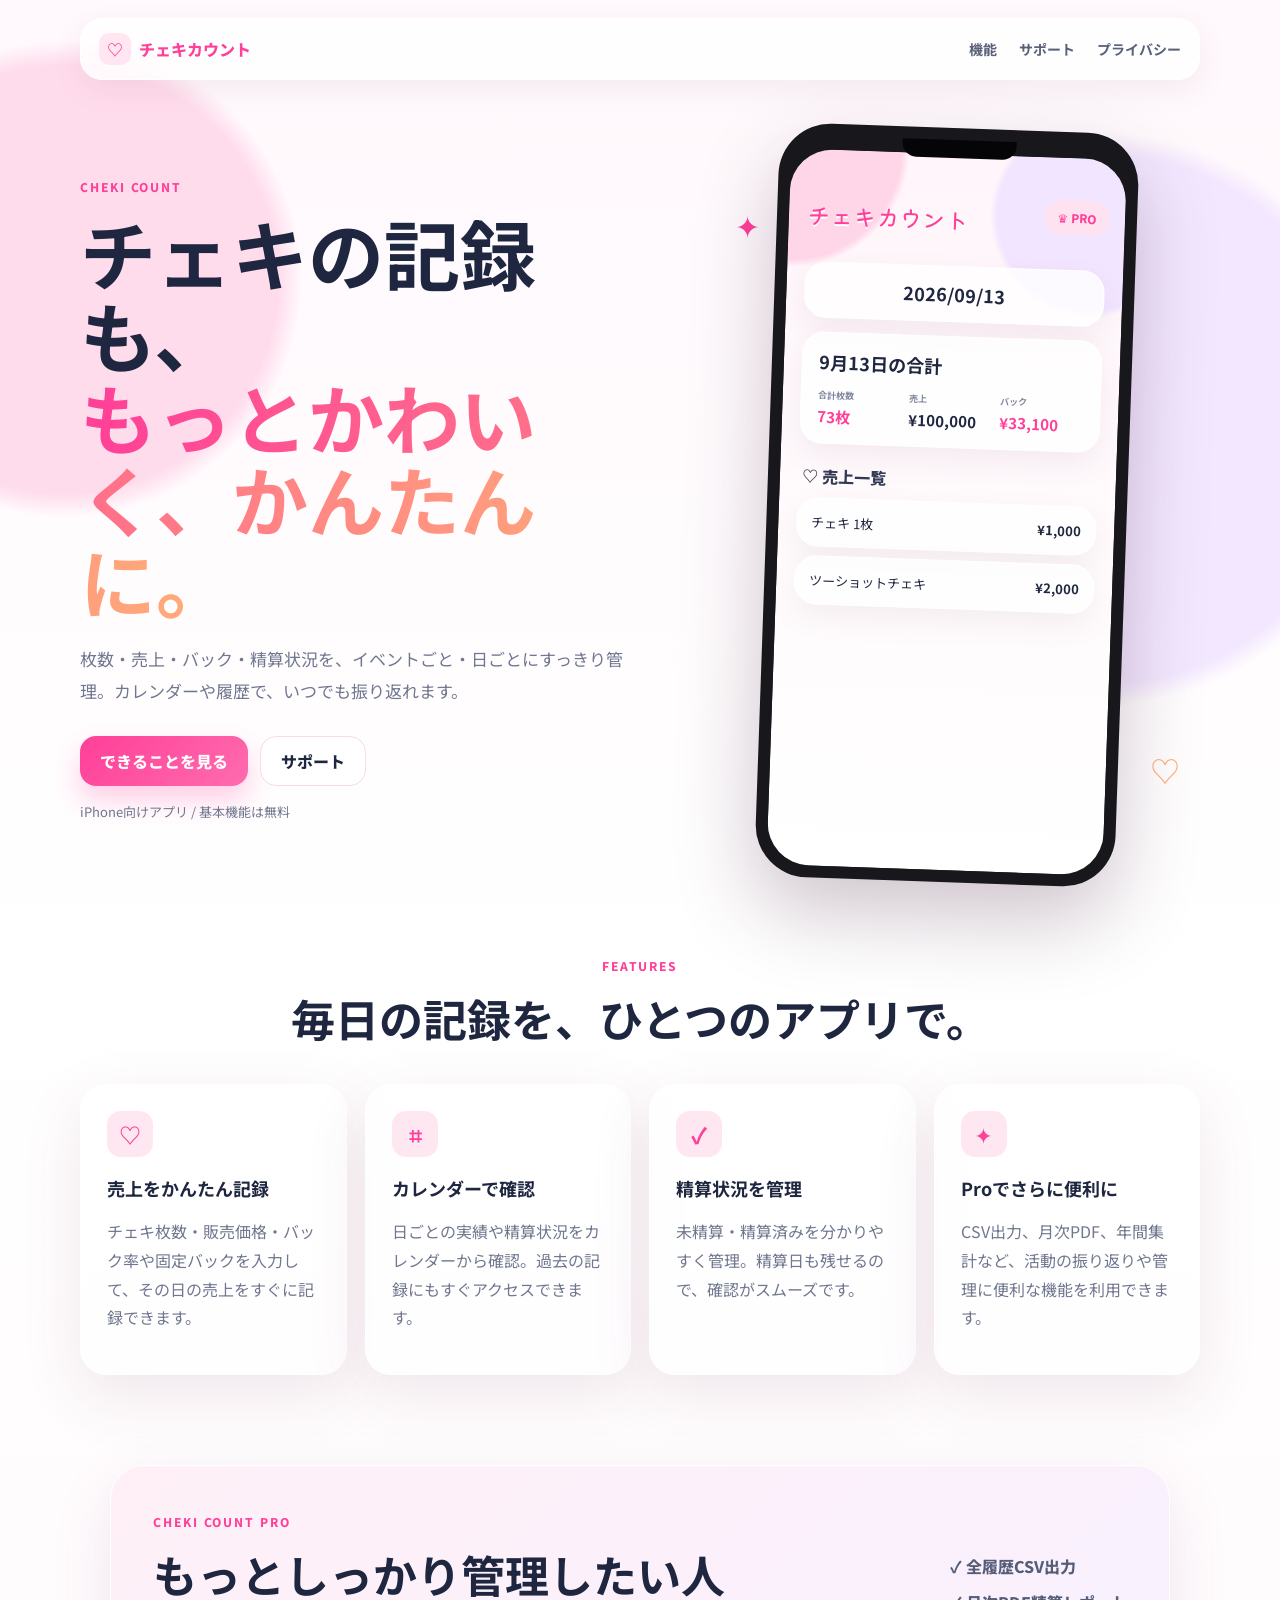
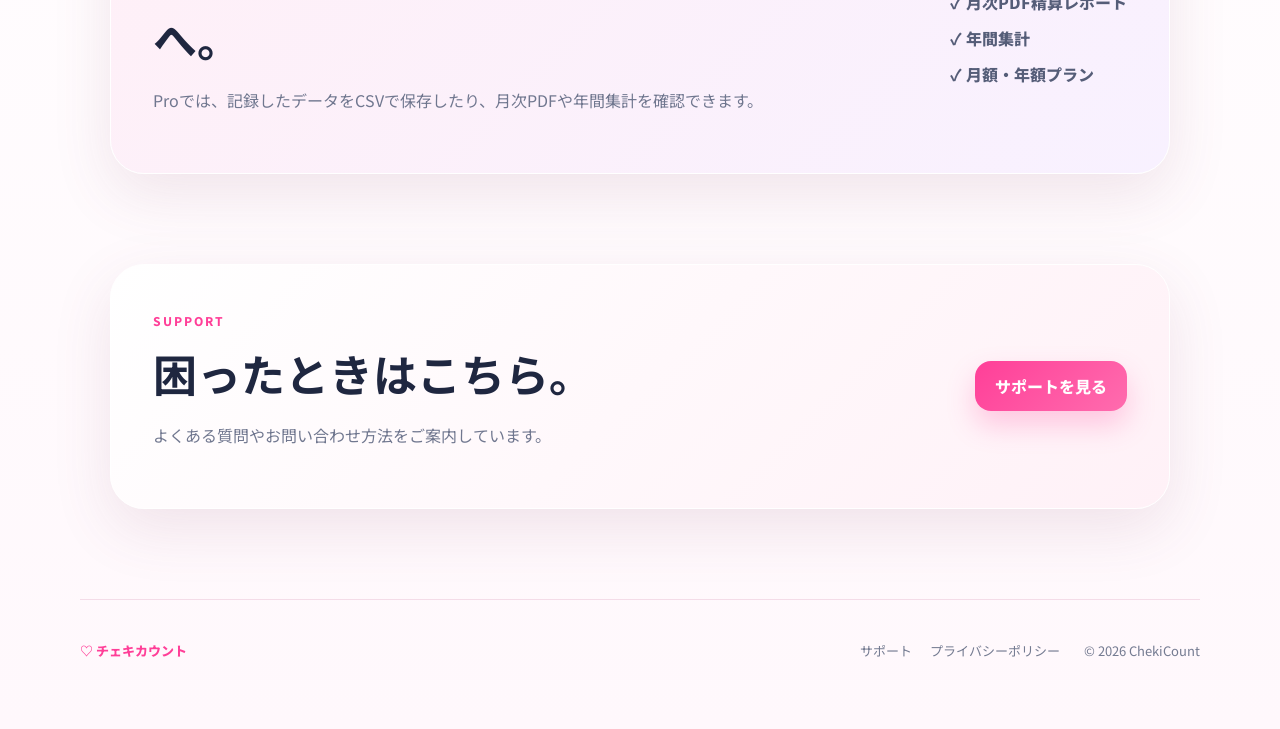
==== index.html @ c149fbc1 "Add files via upload" ====
<!doctype html>
<html lang="ja">
<head>
  <meta charset="utf-8">
  <meta name="viewport" content="width=device-width,initial-scale=1">
  <meta name="description" content="チェキカウント公式サイト。チェキの枚数・売上・バック・精算状況をかんたんに管理。">
  <meta name="theme-color" content="#fff3f8">
  <title>チェキカウント | 公式サイト</title>
  <link rel="stylesheet" href="style.css">
</head>
<body>
  <header class="site-header">
    <a class="brand" href="index.html" aria-label="チェキカウント ホーム"><span class="brand-mark">♡</span><span>チェキカウント</span></a>
    <nav><a href="#features">機能</a><a href="support.html">サポート</a><a href="privacy.html">プライバシー</a></nav>
  </header>

  <main>
    <section class="hero">
      <div class="hero-copy">
        <span class="eyebrow">CHEKI COUNT</span>
        <h1>チェキの記録も、<br><span>もっとかわいく、かんたんに。</span></h1>
        <p>枚数・売上・バック・精算状況を、イベントごと・日ごとにすっきり管理。カレンダーや履歴で、いつでも振り返れます。</p>
        <div class="hero-actions"><a class="button primary" href="#features">できることを見る</a><a class="button ghost" href="support.html">サポート</a></div>
        <p class="note">iPhone向けアプリ / 基本機能は無料</p>
      </div>

      <div class="phone-wrap" aria-hidden="true">
        <div class="spark s1">✦</div><div class="spark s2">♡</div>
        <div class="phone"><div class="phone-top"></div><div class="screen">
          <div class="mini-logo">チェキカウント</div><div class="pro-pill">♛ PRO</div>
          <div class="date-card">2026/09/13</div>
          <div class="summary-card"><strong>9月13日の合計</strong><div class="metrics"><div><span>合計枚数</span><b>73枚</b></div><div><span>売上</span><b>¥100,000</b></div><div><span>バック</span><b>¥33,100</b></div></div></div>
          <div class="sale-title">♡ 売上一覧</div>
          <div class="sale-row"><span>チェキ 1枚</span><b>¥1,000</b></div>
          <div class="sale-row"><span>ツーショットチェキ</span><b>¥2,000</b></div>
        </div></div>
      </div>
    </section>

    <section id="features" class="section">
      <div class="section-head"><span class="eyebrow">FEATURES</span><h2>毎日の記録を、ひとつのアプリで。</h2></div>
      <div class="feature-grid">
        <article class="card"><div class="icon">♡</div><h3>売上をかんたん記録</h3><p>チェキ枚数・販売価格・バック率や固定バックを入力して、その日の売上をすぐに記録できます。</p></article>
        <article class="card"><div class="icon">⌗</div><h3>カレンダーで確認</h3><p>日ごとの実績や精算状況をカレンダーから確認。過去の記録にもすぐアクセスできます。</p></article>
        <article class="card"><div class="icon">✓</div><h3>精算状況を管理</h3><p>未精算・精算済みを分かりやすく管理。精算日も残せるので、確認がスムーズです。</p></article>
        <article class="card"><div class="icon">✦</div><h3>Proでさらに便利に</h3><p>CSV出力、月次PDF、年間集計など、活動の振り返りや管理に便利な機能を利用できます。</p></article>
      </div>
    </section>

    <section class="pro-section"><div><span class="eyebrow">CHEKI COUNT PRO</span><h2>もっとしっかり管理したい人へ。</h2><p>Proでは、記録したデータをCSVで保存したり、月次PDFや年間集計を確認できます。</p></div><div class="pro-list"><span>✓ 全履歴CSV出力</span><span>✓ 月次PDF精算レポート</span><span>✓ 年間集計</span><span>✓ 月額・年額プラン</span></div></section>

    <section class="support-cta"><div><span class="eyebrow">SUPPORT</span><h2>困ったときはこちら。</h2><p>よくある質問やお問い合わせ方法をご案内しています。</p></div><a class="button primary" href="support.html">サポートを見る</a></section>
  </main>

  <footer><div class="footer-brand">♡ チェキカウント</div><div class="footer-links"><a href="support.html">サポート</a><a href="privacy.html">プライバシーポリシー</a></div><p>© 2026 ChekiCount</p></footer>
</body>
</html>
---- style.css ----
@import url('https://fonts.googleapis.com/css2?family=Kiwi+Maru:wght@400;500&family=Noto+Sans+JP:wght@400;500;700;800&display=swap');
:root{--bg:#fff9fc;--card:#ffffffcc;--ink:#1f2740;--muted:#70778f;--pink:#ff3f98;--peach:#ffaf78;--line:#f4dce8;--shadow:0 20px 60px rgba(128,63,95,.12)}
*{box-sizing:border-box}html{scroll-behavior:smooth}body{margin:0;font-family:"Noto Sans JP",system-ui,-apple-system,sans-serif;color:var(--ink);background:radial-gradient(circle at 5% 12%,#ffdcec 0 9%,transparent 10%),radial-gradient(circle at 86% 18%,#f3e7ff 0 12%,transparent 13%),linear-gradient(180deg,#fff8fc 0%,#fff 42%,#fff8fc 100%);min-height:100vh}a{color:inherit;text-decoration:none}
.site-header{width:min(1120px,calc(100% - 32px));margin:18px auto 0;display:flex;align-items:center;justify-content:space-between;padding:14px 18px;background:#ffffffc9;backdrop-filter:blur(18px);border:1px solid #fff;border-radius:22px;box-shadow:0 10px 30px rgba(128,63,95,.08);position:sticky;top:12px;z-index:10}.brand{display:flex;align-items:center;gap:8px;font-weight:800;color:var(--pink)}.brand-mark{display:grid;place-items:center;width:32px;height:32px;border-radius:10px;background:#ffe6f1}nav{display:flex;gap:22px;font-size:14px;font-weight:700;color:#596078}nav a:hover,nav a[aria-current="page"]{color:var(--pink)}
.hero{width:min(1120px,calc(100% - 32px));margin:48px auto 70px;display:grid;grid-template-columns:1.05fr .95fr;align-items:center;gap:56px}.eyebrow{font-size:12px;letter-spacing:.16em;font-weight:800;color:var(--pink)}.hero h1,.page-hero h1{font-size:clamp(42px,6vw,76px);line-height:1.08;margin:14px 0 22px}.hero h1 span{background:linear-gradient(90deg,var(--pink),var(--peach));-webkit-background-clip:text;color:transparent}.hero p{font-size:17px;line-height:1.9;color:var(--muted);max-width:650px}.hero-actions{display:flex;gap:12px;margin-top:28px;flex-wrap:wrap}.button{display:inline-flex;align-items:center;justify-content:center;min-height:50px;padding:0 20px;border-radius:16px;font-weight:800}.button.primary{background:linear-gradient(135deg,var(--pink),#ff6cae);color:#fff;box-shadow:0 14px 28px rgba(255,63,152,.25)}.button.ghost{background:#fff;border:1px solid var(--line)}.note{font-size:13px!important;margin-top:14px!important}
.phone-wrap{position:relative;display:grid;place-items:center}.phone{width:min(360px,90%);aspect-ratio:9/18.5;padding:12px;border-radius:52px;background:#17171c;box-shadow:0 34px 80px rgba(64,28,54,.25);transform:rotate(2deg)}.phone-top{height:18px;width:34%;background:#050507;border-radius:0 0 14px 14px;margin:0 auto -4px;position:relative;z-index:2}.screen{height:100%;border-radius:42px;padding:48px 18px 20px;background:radial-gradient(circle at 0 0,#ffd6e8 0 14%,transparent 15%),radial-gradient(circle at 90% 8%,#f2e5ff 0 13%,transparent 14%),linear-gradient(#fff5fa,#fff);overflow:hidden;position:relative}.mini-logo{font-family:"Kiwi Maru",serif;font-size:23px;font-weight:500;color:var(--pink);text-shadow:0 2px #fff;display:inline-block}.pro-pill{position:absolute;right:16px;top:42px;background:#ffe2f0;color:var(--pink);padding:9px 13px;border-radius:18px;font-weight:800;font-size:12px}.date-card,.summary-card,.sale-row{background:#ffffffcf;border:1px solid #fff;border-radius:22px;box-shadow:0 12px 30px rgba(114,62,94,.08)}.date-card{margin-top:30px;padding:14px;text-align:center;font-size:18px;font-weight:700}.summary-card{margin-top:14px;padding:16px}.summary-card>strong{font-size:18px}.metrics{display:grid;grid-template-columns:repeat(3,1fr);gap:8px;margin-top:14px}.metrics span{display:block;color:#8288a0;font-size:9px;font-weight:700}.metrics b{display:block;margin-top:4px;font-size:15px}.metrics div:first-child b,.metrics div:last-child b{color:var(--pink)}.sale-title{font-weight:800;margin:20px 4px 10px;color:#333b54}.sale-row{display:flex;justify-content:space-between;padding:14px;margin-top:9px;font-size:13px}.spark{position:absolute;color:var(--pink);font-size:30px}.s1{top:10%;left:8%}.s2{bottom:12%;right:4%;color:var(--peach)}
.section{width:min(1120px,calc(100% - 32px));margin:0 auto 90px}.section-head{text-align:center;margin-bottom:34px}.section-head h2,.pro-section h2,.support-cta h2{font-size:clamp(28px,4vw,44px);margin:10px 0}.feature-grid{display:grid;grid-template-columns:repeat(4,1fr);gap:18px}.card,.small-card,.policy,.faq details{background:var(--card);border:1px solid #fff;border-radius:26px;box-shadow:var(--shadow)}.card{padding:26px}.icon{width:46px;height:46px;border-radius:14px;display:grid;place-items:center;background:#ffe7f2;color:var(--pink);font-size:22px;font-weight:800}.card h3{margin:18px 0 10px;font-size:18px}.card p,.pro-section p,.support-cta p,.small-card p,.policy p,.faq p{color:var(--muted);line-height:1.8}
.pro-section,.support-cta{width:min(1060px,calc(100% - 32px));margin:0 auto 90px;border-radius:34px;padding:42px;display:flex;justify-content:space-between;align-items:center;gap:34px;background:linear-gradient(135deg,#fff0f7,#f8f1ff);border:1px solid #fff;box-shadow:var(--shadow)}.pro-section>div:first-child{max-width:620px}.pro-list{display:grid;gap:12px;font-weight:800;color:#555d78}.support-cta{background:linear-gradient(135deg,#fff,#fff1f7)}
.subpage{width:min(900px,calc(100% - 32px));margin:54px auto 90px}.page-hero{text-align:center;margin-bottom:36px}.page-hero h1{font-size:clamp(40px,6vw,64px);margin-bottom:12px}.page-hero p{color:var(--muted)}.faq{display:grid;gap:14px}.faq details{padding:22px 24px}.faq summary{font-weight:800;cursor:pointer}.small-card{padding:28px;margin-top:24px}.policy{padding:34px}.policy h2{margin-top:28px;font-size:20px}.policy h2:first-child{margin-top:0}.text-link{color:var(--pink);font-weight:700;text-decoration:underline}
footer{width:min(1120px,calc(100% - 32px));margin:0 auto 28px;border-top:1px solid var(--line);padding:28px 0;display:flex;align-items:center;gap:24px;flex-wrap:wrap;color:#747b91;font-size:13px}.footer-brand{font-weight:800;color:var(--pink)}.footer-links{display:flex;gap:18px;margin-left:auto}
@media(max-width:860px){.hero{grid-template-columns:1fr;text-align:center}.hero p{margin-left:auto;margin-right:auto}.hero-actions{justify-content:center}.phone-wrap{margin-top:12px}.feature-grid{grid-template-columns:1fr 1fr}.pro-section,.support-cta{flex-direction:column;align-items:flex-start}}
@media(max-width:560px){nav{gap:12px;font-size:12px}.site-header{padding:12px}.brand span:last-child{display:none}.hero{margin-top:34px;gap:28px}.hero h1{font-size:40px}.feature-grid{grid-template-columns:1fr}.card{padding:22px}.pro-section,.support-cta{padding:28px}.footer-links{margin-left:0;width:100%}}
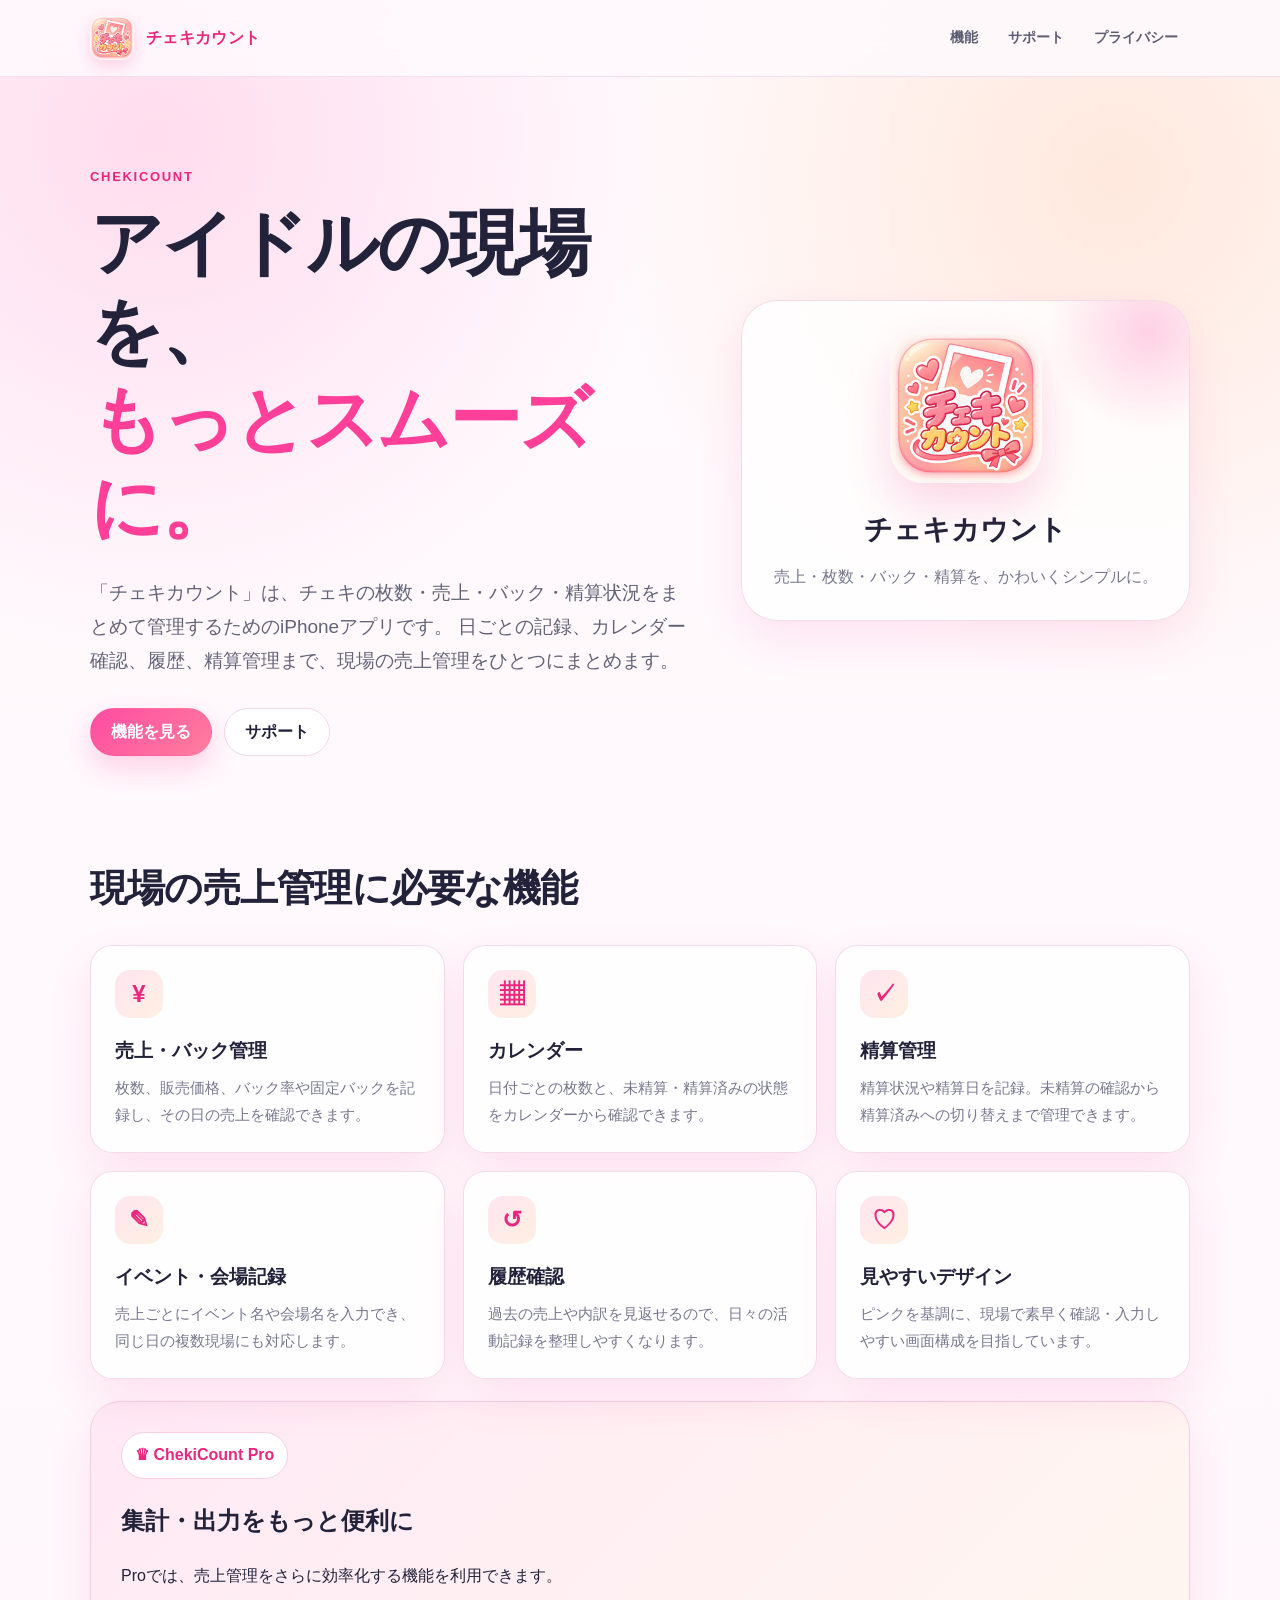
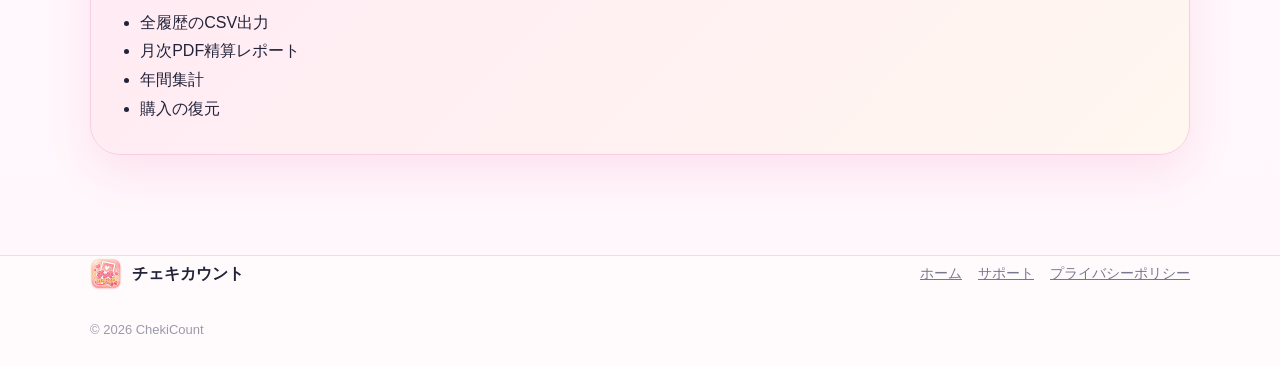
==== commit 432e968f: "Add files via upload" ====
--- a/index.html
+++ b/index.html
@@ -1,57 +1,121 @@
 <!doctype html>
 <html lang="ja">
 <head>
+
   <meta charset="utf-8">
-  <meta name="viewport" content="width=device-width,initial-scale=1">
-  <meta name="description" content="チェキカウント公式サイト。チェキの枚数・売上・バック・精算状況をかんたんに管理。">
-  <meta name="theme-color" content="#fff3f8">
-  <title>チェキカウント | 公式サイト</title>
+  <meta name="viewport" content="width=device-width, initial-scale=1">
+  <meta name="theme-color" content="#fff8fb">
+  <link rel="icon" type="image/png" sizes="32x32" href="favicon-32.png">
+  <link rel="apple-touch-icon" href="apple-touch-icon.png">
   <link rel="stylesheet" href="style.css">
+
+  <title>チェキカウント | アイドル活動の売上・精算管理</title>
+  <meta name="description" content="チェキの枚数、売上、バック、精算状況をシンプルに記録・管理できるiPhoneアプリ「チェキカウント」の公式サイトです。">
 </head>
 <body>
-  <header class="site-header">
-    <a class="brand" href="index.html" aria-label="チェキカウント ホーム"><span class="brand-mark">♡</span><span>チェキカウント</span></a>
-    <nav><a href="#features">機能</a><a href="support.html">サポート</a><a href="privacy.html">プライバシー</a></nav>
-  </header>
+<header class="site-header">
+  <div class="header-inner">
+    <a class="brand" href="index.html">
+      <img class="brand-icon" src="chekicount-app-icon.png" alt="チェキカウントのアプリアイコン">
+      <span>チェキカウント</span>
+    </a>
+    <nav class="nav" aria-label="メインナビゲーション">
+      <a href="index.html#features">機能</a>
+      <a href="support.html">サポート</a>
+      <a href="privacy.html">プライバシー</a>
+    </nav>
+  </div>
+</header>
 
-  <main>
-    <section class="hero">
-      <div class="hero-copy">
-        <span class="eyebrow">CHEKI COUNT</span>
-        <h1>チェキの記録も、<br><span>もっとかわいく、かんたんに。</span></h1>
-        <p>枚数・売上・バック・精算状況を、イベントごと・日ごとにすっきり管理。カレンダーや履歴で、いつでも振り返れます。</p>
-        <div class="hero-actions"><a class="button primary" href="#features">できることを見る</a><a class="button ghost" href="support.html">サポート</a></div>
-        <p class="note">iPhone向けアプリ / 基本機能は無料</p>
+<main>
+  <section class="hero">
+    <div>
+      <div class="eyebrow">ChekiCount</div>
+      <h1>アイドルの現場を、<br><span class="accent">もっとスムーズに。</span></h1>
+      <p class="hero-copy">
+        「チェキカウント」は、チェキの枚数・売上・バック・精算状況をまとめて管理するためのiPhoneアプリです。
+        日ごとの記録、カレンダー確認、履歴、精算管理まで、現場の売上管理をひとつにまとめます。
+      </p>
+      <div class="hero-actions">
+        <a class="button primary" href="#features">機能を見る</a>
+        <a class="button" href="support.html">サポート</a>
       </div>
+    </div>
 
-      <div class="phone-wrap" aria-hidden="true">
-        <div class="spark s1">✦</div><div class="spark s2">♡</div>
-        <div class="phone"><div class="phone-top"></div><div class="screen">
-          <div class="mini-logo">チェキカウント</div><div class="pro-pill">♛ PRO</div>
-          <div class="date-card">2026/09/13</div>
-          <div class="summary-card"><strong>9月13日の合計</strong><div class="metrics"><div><span>合計枚数</span><b>73枚</b></div><div><span>売上</span><b>¥100,000</b></div><div><span>バック</span><b>¥33,100</b></div></div></div>
-          <div class="sale-title">♡ 売上一覧</div>
-          <div class="sale-row"><span>チェキ 1枚</span><b>¥1,000</b></div>
-          <div class="sale-row"><span>ツーショットチェキ</span><b>¥2,000</b></div>
-        </div></div>
-      </div>
-    </section>
+    <div class="hero-card">
+      <img class="app-icon-large" src="chekicount-app-icon.png" alt="チェキカウント アプリアイコン">
+      <h2>チェキカウント</h2>
+      <p>売上・枚数・バック・精算を、かわいくシンプルに。</p>
+    </div>
+  </section>
 
-    <section id="features" class="section">
-      <div class="section-head"><span class="eyebrow">FEATURES</span><h2>毎日の記録を、ひとつのアプリで。</h2></div>
-      <div class="feature-grid">
-        <article class="card"><div class="icon">♡</div><h3>売上をかんたん記録</h3><p>チェキ枚数・販売価格・バック率や固定バックを入力して、その日の売上をすぐに記録できます。</p></article>
-        <article class="card"><div class="icon">⌗</div><h3>カレンダーで確認</h3><p>日ごとの実績や精算状況をカレンダーから確認。過去の記録にもすぐアクセスできます。</p></article>
-        <article class="card"><div class="icon">✓</div><h3>精算状況を管理</h3><p>未精算・精算済みを分かりやすく管理。精算日も残せるので、確認がスムーズです。</p></article>
-        <article class="card"><div class="icon">✦</div><h3>Proでさらに便利に</h3><p>CSV出力、月次PDF、年間集計など、活動の振り返りや管理に便利な機能を利用できます。</p></article>
-      </div>
-    </section>
+  <section class="section" id="features">
+    <h2 class="section-title">現場の売上管理に必要な機能</h2>
+    <div class="grid">
+      <article class="card">
+        <div class="card-icon">¥</div>
+        <h3>売上・バック管理</h3>
+        <p>枚数、販売価格、バック率や固定バックを記録し、その日の売上を確認できます。</p>
+      </article>
 
-    <section class="pro-section"><div><span class="eyebrow">CHEKI COUNT PRO</span><h2>もっとしっかり管理したい人へ。</h2><p>Proでは、記録したデータをCSVで保存したり、月次PDFや年間集計を確認できます。</p></div><div class="pro-list"><span>✓ 全履歴CSV出力</span><span>✓ 月次PDF精算レポート</span><span>✓ 年間集計</span><span>✓ 月額・年額プラン</span></div></section>
+      <article class="card">
+        <div class="card-icon">▦</div>
+        <h3>カレンダー</h3>
+        <p>日付ごとの枚数と、未精算・精算済みの状態をカレンダーから確認できます。</p>
+      </article>
 
-    <section class="support-cta"><div><span class="eyebrow">SUPPORT</span><h2>困ったときはこちら。</h2><p>よくある質問やお問い合わせ方法をご案内しています。</p></div><a class="button primary" href="support.html">サポートを見る</a></section>
-  </main>
+      <article class="card">
+        <div class="card-icon">✓</div>
+        <h3>精算管理</h3>
+        <p>精算状況や精算日を記録。未精算の確認から精算済みへの切り替えまで管理できます。</p>
+      </article>
 
-  <footer><div class="footer-brand">♡ チェキカウント</div><div class="footer-links"><a href="support.html">サポート</a><a href="privacy.html">プライバシーポリシー</a></div><p>© 2026 ChekiCount</p></footer>
+      <article class="card">
+        <div class="card-icon">✎</div>
+        <h3>イベント・会場記録</h3>
+        <p>売上ごとにイベント名や会場名を入力でき、同じ日の複数現場にも対応します。</p>
+      </article>
+
+      <article class="card">
+        <div class="card-icon">↺</div>
+        <h3>履歴確認</h3>
+        <p>過去の売上や内訳を見返せるので、日々の活動記録を整理しやすくなります。</p>
+      </article>
+
+      <article class="card">
+        <div class="card-icon">♡</div>
+        <h3>見やすいデザイン</h3>
+        <p>ピンクを基調に、現場で素早く確認・入力しやすい画面構成を目指しています。</p>
+      </article>
+    </div>
+
+    <div class="pro-panel">
+      <span class="pro-badge">♛ ChekiCount Pro</span>
+      <h2>集計・出力をもっと便利に</h2>
+      <p>Proでは、売上管理をさらに効率化する機能を利用できます。</p>
+      <ul class="pro-list">
+        <li>全履歴のCSV出力</li>
+        <li>月次PDF精算レポート</li>
+        <li>年間集計</li>
+        <li>購入の復元</li>
+      </ul>
+    </div>
+  </section>
+</main>
+
+<footer class="site-footer">
+  <div class="footer-inner">
+    <div class="footer-brand">
+      <img class="footer-icon" src="chekicount-app-icon.png" alt="">
+      <span>チェキカウント</span>
+    </div>
+    <div class="footer-links">
+      <a href="index.html">ホーム</a>
+      <a href="support.html">サポート</a>
+      <a href="privacy.html">プライバシーポリシー</a>
+    </div>
+    <div class="copyright">© 2026 ChekiCount</div>
+  </div>
+</footer>
 </body>
 </html>
--- a/style.css
+++ b/style.css
@@ -1,12 +1,458 @@
-@import url('https://fonts.googleapis.com/css2?family=Kiwi+Maru:wght@400;500&family=Noto+Sans+JP:wght@400;500;700;800&display=swap');
-:root{--bg:#fff9fc;--card:#ffffffcc;--ink:#1f2740;--muted:#70778f;--pink:#ff3f98;--peach:#ffaf78;--line:#f4dce8;--shadow:0 20px 60px rgba(128,63,95,.12)}
-*{box-sizing:border-box}html{scroll-behavior:smooth}body{margin:0;font-family:"Noto Sans JP",system-ui,-apple-system,sans-serif;color:var(--ink);background:radial-gradient(circle at 5% 12%,#ffdcec 0 9%,transparent 10%),radial-gradient(circle at 86% 18%,#f3e7ff 0 12%,transparent 13%),linear-gradient(180deg,#fff8fc 0%,#fff 42%,#fff8fc 100%);min-height:100vh}a{color:inherit;text-decoration:none}
-.site-header{width:min(1120px,calc(100% - 32px));margin:18px auto 0;display:flex;align-items:center;justify-content:space-between;padding:14px 18px;background:#ffffffc9;backdrop-filter:blur(18px);border:1px solid #fff;border-radius:22px;box-shadow:0 10px 30px rgba(128,63,95,.08);position:sticky;top:12px;z-index:10}.brand{display:flex;align-items:center;gap:8px;font-weight:800;color:var(--pink)}.brand-mark{display:grid;place-items:center;width:32px;height:32px;border-radius:10px;background:#ffe6f1}nav{display:flex;gap:22px;font-size:14px;font-weight:700;color:#596078}nav a:hover,nav a[aria-current="page"]{color:var(--pink)}
-.hero{width:min(1120px,calc(100% - 32px));margin:48px auto 70px;display:grid;grid-template-columns:1.05fr .95fr;align-items:center;gap:56px}.eyebrow{font-size:12px;letter-spacing:.16em;font-weight:800;color:var(--pink)}.hero h1,.page-hero h1{font-size:clamp(42px,6vw,76px);line-height:1.08;margin:14px 0 22px}.hero h1 span{background:linear-gradient(90deg,var(--pink),var(--peach));-webkit-background-clip:text;color:transparent}.hero p{font-size:17px;line-height:1.9;color:var(--muted);max-width:650px}.hero-actions{display:flex;gap:12px;margin-top:28px;flex-wrap:wrap}.button{display:inline-flex;align-items:center;justify-content:center;min-height:50px;padding:0 20px;border-radius:16px;font-weight:800}.button.primary{background:linear-gradient(135deg,var(--pink),#ff6cae);color:#fff;box-shadow:0 14px 28px rgba(255,63,152,.25)}.button.ghost{background:#fff;border:1px solid var(--line)}.note{font-size:13px!important;margin-top:14px!important}
-.phone-wrap{position:relative;display:grid;place-items:center}.phone{width:min(360px,90%);aspect-ratio:9/18.5;padding:12px;border-radius:52px;background:#17171c;box-shadow:0 34px 80px rgba(64,28,54,.25);transform:rotate(2deg)}.phone-top{height:18px;width:34%;background:#050507;border-radius:0 0 14px 14px;margin:0 auto -4px;position:relative;z-index:2}.screen{height:100%;border-radius:42px;padding:48px 18px 20px;background:radial-gradient(circle at 0 0,#ffd6e8 0 14%,transparent 15%),radial-gradient(circle at 90% 8%,#f2e5ff 0 13%,transparent 14%),linear-gradient(#fff5fa,#fff);overflow:hidden;position:relative}.mini-logo{font-family:"Kiwi Maru",serif;font-size:23px;font-weight:500;color:var(--pink);text-shadow:0 2px #fff;display:inline-block}.pro-pill{position:absolute;right:16px;top:42px;background:#ffe2f0;color:var(--pink);padding:9px 13px;border-radius:18px;font-weight:800;font-size:12px}.date-card,.summary-card,.sale-row{background:#ffffffcf;border:1px solid #fff;border-radius:22px;box-shadow:0 12px 30px rgba(114,62,94,.08)}.date-card{margin-top:30px;padding:14px;text-align:center;font-size:18px;font-weight:700}.summary-card{margin-top:14px;padding:16px}.summary-card>strong{font-size:18px}.metrics{display:grid;grid-template-columns:repeat(3,1fr);gap:8px;margin-top:14px}.metrics span{display:block;color:#8288a0;font-size:9px;font-weight:700}.metrics b{display:block;margin-top:4px;font-size:15px}.metrics div:first-child b,.metrics div:last-child b{color:var(--pink)}.sale-title{font-weight:800;margin:20px 4px 10px;color:#333b54}.sale-row{display:flex;justify-content:space-between;padding:14px;margin-top:9px;font-size:13px}.spark{position:absolute;color:var(--pink);font-size:30px}.s1{top:10%;left:8%}.s2{bottom:12%;right:4%;color:var(--peach)}
-.section{width:min(1120px,calc(100% - 32px));margin:0 auto 90px}.section-head{text-align:center;margin-bottom:34px}.section-head h2,.pro-section h2,.support-cta h2{font-size:clamp(28px,4vw,44px);margin:10px 0}.feature-grid{display:grid;grid-template-columns:repeat(4,1fr);gap:18px}.card,.small-card,.policy,.faq details{background:var(--card);border:1px solid #fff;border-radius:26px;box-shadow:var(--shadow)}.card{padding:26px}.icon{width:46px;height:46px;border-radius:14px;display:grid;place-items:center;background:#ffe7f2;color:var(--pink);font-size:22px;font-weight:800}.card h3{margin:18px 0 10px;font-size:18px}.card p,.pro-section p,.support-cta p,.small-card p,.policy p,.faq p{color:var(--muted);line-height:1.8}
-.pro-section,.support-cta{width:min(1060px,calc(100% - 32px));margin:0 auto 90px;border-radius:34px;padding:42px;display:flex;justify-content:space-between;align-items:center;gap:34px;background:linear-gradient(135deg,#fff0f7,#f8f1ff);border:1px solid #fff;box-shadow:var(--shadow)}.pro-section>div:first-child{max-width:620px}.pro-list{display:grid;gap:12px;font-weight:800;color:#555d78}.support-cta{background:linear-gradient(135deg,#fff,#fff1f7)}
-.subpage{width:min(900px,calc(100% - 32px));margin:54px auto 90px}.page-hero{text-align:center;margin-bottom:36px}.page-hero h1{font-size:clamp(40px,6vw,64px);margin-bottom:12px}.page-hero p{color:var(--muted)}.faq{display:grid;gap:14px}.faq details{padding:22px 24px}.faq summary{font-weight:800;cursor:pointer}.small-card{padding:28px;margin-top:24px}.policy{padding:34px}.policy h2{margin-top:28px;font-size:20px}.policy h2:first-child{margin-top:0}.text-link{color:var(--pink);font-weight:700;text-decoration:underline}
-footer{width:min(1120px,calc(100% - 32px));margin:0 auto 28px;border-top:1px solid var(--line);padding:28px 0;display:flex;align-items:center;gap:24px;flex-wrap:wrap;color:#747b91;font-size:13px}.footer-brand{font-weight:800;color:var(--pink)}.footer-links{display:flex;gap:18px;margin-left:auto}
-@media(max-width:860px){.hero{grid-template-columns:1fr;text-align:center}.hero p{margin-left:auto;margin-right:auto}.hero-actions{justify-content:center}.phone-wrap{margin-top:12px}.feature-grid{grid-template-columns:1fr 1fr}.pro-section,.support-cta{flex-direction:column;align-items:flex-start}}
-@media(max-width:560px){nav{gap:12px;font-size:12px}.site-header{padding:12px}.brand span:last-child{display:none}.hero{margin-top:34px;gap:28px}.hero h1{font-size:40px}.feature-grid{grid-template-columns:1fr}.card{padding:22px}.pro-section,.support-cta{padding:28px}.footer-links{margin-left:0;width:100%}}
+:root {
+  --bg: #fff8fb;
+  --card: rgba(255, 255, 255, 0.86);
+  --text: #22233a;
+  --muted: #77788f;
+  --pink: #ff3f98;
+  --pink-dark: #e9277f;
+  --pink-soft: #ffe3f0;
+  --peach: #ffb77c;
+  --line: #f4d8e6;
+  --shadow: 0 18px 45px rgba(233, 39, 127, 0.10);
+  --radius-xl: 30px;
+  --radius-lg: 22px;
+  --radius-md: 16px;
+}
+
+* {
+  box-sizing: border-box;
+}
+
+html {
+  scroll-behavior: smooth;
+}
+
+body {
+  margin: 0;
+  font-family: -apple-system, BlinkMacSystemFont, "Hiragino Sans", "Yu Gothic UI",
+    "Yu Gothic", "Noto Sans JP", sans-serif;
+  color: var(--text);
+  background:
+    radial-gradient(circle at 12% 7%, rgba(255, 196, 225, .55), transparent 24%),
+    radial-gradient(circle at 87% 9%, rgba(255, 214, 187, .48), transparent 24%),
+    linear-gradient(180deg, #fffafd 0%, #fff7fb 100%);
+  line-height: 1.8;
+}
+
+a {
+  color: inherit;
+}
+
+.site-header {
+  position: sticky;
+  top: 0;
+  z-index: 20;
+  backdrop-filter: blur(18px);
+  -webkit-backdrop-filter: blur(18px);
+  background: rgba(255, 250, 253, 0.86);
+  border-bottom: 1px solid rgba(244, 216, 230, .82);
+}
+
+.header-inner {
+  width: min(1100px, calc(100% - 32px));
+  margin: 0 auto;
+  min-height: 76px;
+  display: flex;
+  align-items: center;
+  justify-content: space-between;
+  gap: 24px;
+}
+
+.brand {
+  display: inline-flex;
+  align-items: center;
+  gap: 12px;
+  text-decoration: none;
+  font-weight: 800;
+  color: var(--pink-dark);
+  letter-spacing: .02em;
+  white-space: nowrap;
+}
+
+.brand-icon {
+  width: 44px;
+  height: 44px;
+  border-radius: 13px;
+  object-fit: cover;
+  box-shadow: 0 6px 16px rgba(233, 39, 127, 0.18);
+  flex: 0 0 auto;
+}
+
+.nav {
+  display: flex;
+  align-items: center;
+  gap: 6px;
+  flex-wrap: wrap;
+  justify-content: flex-end;
+}
+
+.nav a {
+  text-decoration: none;
+  color: #5d5e74;
+  font-size: 14px;
+  font-weight: 700;
+  padding: 9px 12px;
+  border-radius: 999px;
+}
+
+.nav a:hover,
+.nav a[aria-current="page"] {
+  color: var(--pink-dark);
+  background: var(--pink-soft);
+}
+
+main {
+  width: min(1100px, calc(100% - 32px));
+  margin: 0 auto;
+}
+
+.hero {
+  padding: 88px 0 64px;
+  display: grid;
+  grid-template-columns: 1.15fr .85fr;
+  gap: 44px;
+  align-items: center;
+}
+
+.eyebrow {
+  color: var(--pink-dark);
+  font-weight: 900;
+  letter-spacing: .13em;
+  font-size: 13px;
+  text-transform: uppercase;
+  margin-bottom: 12px;
+}
+
+.hero h1,
+.page-hero h1 {
+  margin: 0;
+  line-height: 1.22;
+  letter-spacing: -.03em;
+}
+
+.hero h1 {
+  font-size: clamp(40px, 7vw, 72px);
+}
+
+.accent {
+  color: var(--pink);
+}
+
+.hero-copy {
+  margin: 24px 0 0;
+  max-width: 660px;
+  color: #626378;
+  font-size: clamp(16px, 2.2vw, 19px);
+}
+
+.hero-actions {
+  margin-top: 30px;
+  display: flex;
+  gap: 12px;
+  flex-wrap: wrap;
+}
+
+.button {
+  display: inline-flex;
+  align-items: center;
+  justify-content: center;
+  min-height: 48px;
+  padding: 0 20px;
+  border-radius: 999px;
+  text-decoration: none;
+  font-weight: 800;
+  border: 1px solid var(--line);
+  background: #fff;
+}
+
+.button.primary {
+  color: white;
+  border-color: transparent;
+  background: linear-gradient(135deg, #ff4ca1, #ff7e9e);
+  box-shadow: 0 12px 28px rgba(255, 63, 152, .22);
+}
+
+.hero-card {
+  background: rgba(255,255,255,.78);
+  border: 1px solid rgba(244,216,230,.9);
+  border-radius: 36px;
+  padding: 28px;
+  box-shadow: var(--shadow);
+  position: relative;
+  overflow: hidden;
+}
+
+.hero-card::before {
+  content: "";
+  position: absolute;
+  width: 220px;
+  height: 220px;
+  right: -70px;
+  top: -80px;
+  background: radial-gradient(circle, rgba(255, 150, 198, .42), transparent 65%);
+}
+
+.app-icon-large {
+  width: 152px;
+  height: 152px;
+  object-fit: cover;
+  border-radius: 34px;
+  display: block;
+  margin: 2px auto 22px;
+  box-shadow: 0 22px 45px rgba(233,39,127,.18);
+  position: relative;
+}
+
+.hero-card h2 {
+  margin: 0;
+  text-align: center;
+  font-size: 28px;
+}
+
+.hero-card p {
+  margin: 8px 0 0;
+  text-align: center;
+  color: var(--muted);
+}
+
+.section {
+  padding: 34px 0 66px;
+}
+
+.section-title {
+  margin: 0 0 22px;
+  font-size: clamp(26px, 4vw, 38px);
+  letter-spacing: -.02em;
+}
+
+.grid {
+  display: grid;
+  grid-template-columns: repeat(3, 1fr);
+  gap: 18px;
+}
+
+.card {
+  padding: 24px;
+  border-radius: var(--radius-lg);
+  background: var(--card);
+  border: 1px solid rgba(244,216,230,.9);
+  box-shadow: var(--shadow);
+}
+
+.card-icon {
+  width: 48px;
+  height: 48px;
+  display: grid;
+  place-items: center;
+  border-radius: 15px;
+  margin-bottom: 16px;
+  background: linear-gradient(135deg, #ffe5f1, #fff0e1);
+  color: var(--pink-dark);
+  font-size: 24px;
+  font-weight: 900;
+}
+
+.card h3 {
+  margin: 0 0 6px;
+  font-size: 19px;
+}
+
+.card p {
+  margin: 0;
+  color: var(--muted);
+  font-size: 15px;
+}
+
+.pro-panel {
+  margin-top: 22px;
+  padding: 30px;
+  border-radius: var(--radius-xl);
+  background: linear-gradient(135deg, rgba(255,232,244,.92), rgba(255,247,239,.95));
+  border: 1px solid #f7cfe3;
+  box-shadow: var(--shadow);
+}
+
+.pro-badge {
+  display: inline-flex;
+  align-items: center;
+  gap: 8px;
+  padding: 8px 13px;
+  border-radius: 999px;
+  background: #fff;
+  color: var(--pink-dark);
+  font-weight: 900;
+  border: 1px solid #f7cfe3;
+}
+
+.pro-list {
+  margin: 18px 0 0;
+  padding-left: 1.2em;
+}
+
+.page-hero {
+  padding: 72px 0 34px;
+}
+
+.page-hero h1 {
+  font-size: clamp(38px, 6vw, 60px);
+}
+
+.page-hero p {
+  max-width: 700px;
+  color: var(--muted);
+  margin: 14px 0 0;
+}
+
+.content {
+  padding: 12px 0 68px;
+}
+
+.faq {
+  display: grid;
+  gap: 14px;
+}
+
+.faq-item,
+.policy-section,
+.contact-box {
+  background: var(--card);
+  border: 1px solid rgba(244,216,230,.9);
+  border-radius: var(--radius-lg);
+  box-shadow: var(--shadow);
+  padding: 24px;
+}
+
+.faq-item h2,
+.policy-section h2,
+.contact-box h2 {
+  margin: 0 0 8px;
+  font-size: 20px;
+}
+
+.faq-item p,
+.policy-section p,
+.contact-box p {
+  margin: 0;
+  color: #626378;
+}
+
+.mail-link {
+  display: inline-flex;
+  margin-top: 14px;
+  align-items: center;
+  gap: 8px;
+  text-decoration: none;
+  font-weight: 900;
+  color: var(--pink-dark);
+  overflow-wrap: anywhere;
+}
+
+.policy-stack {
+  display: grid;
+  gap: 14px;
+}
+
+.site-footer {
+  margin-top: 34px;
+  border-top: 1px solid var(--line);
+  background: rgba(255,255,255,.55);
+}
+
+.footer-inner {
+  width: min(1100px, calc(100% - 32px));
+  min-height: 110px;
+  margin: 0 auto;
+  display: flex;
+  align-items: center;
+  justify-content: space-between;
+  gap: 24px;
+  flex-wrap: wrap;
+}
+
+.footer-brand {
+  display: flex;
+  align-items: center;
+  gap: 10px;
+  font-weight: 800;
+}
+
+.footer-icon {
+  width: 32px;
+  height: 32px;
+  border-radius: 9px;
+}
+
+.footer-links {
+  display: flex;
+  gap: 16px;
+  flex-wrap: wrap;
+}
+
+.footer-links a {
+  color: var(--muted);
+  font-size: 14px;
+}
+
+.copyright {
+  color: #999aab;
+  font-size: 13px;
+  width: 100%;
+  padding-bottom: 22px;
+}
+
+@media (max-width: 820px) {
+  .header-inner {
+    padding: 10px 0;
+    align-items: flex-start;
+    flex-direction: column;
+    gap: 8px;
+  }
+
+  .nav {
+    justify-content: flex-start;
+  }
+
+  .hero {
+    grid-template-columns: 1fr;
+    padding-top: 58px;
+  }
+
+  .hero-card {
+    max-width: 520px;
+  }
+
+  .grid {
+    grid-template-columns: 1fr;
+  }
+}
+
+@media (max-width: 520px) {
+  main,
+  .header-inner,
+  .footer-inner {
+    width: min(100% - 22px, 1100px);
+  }
+
+  .brand-icon {
+    width: 40px;
+    height: 40px;
+    border-radius: 12px;
+  }
+
+  .nav a {
+    font-size: 13px;
+    padding: 7px 9px;
+  }
+
+  .hero {
+    padding-top: 44px;
+  }
+
+  .hero h1 {
+    font-size: 43px;
+  }
+
+  .hero-card {
+    padding: 22px;
+  }
+}
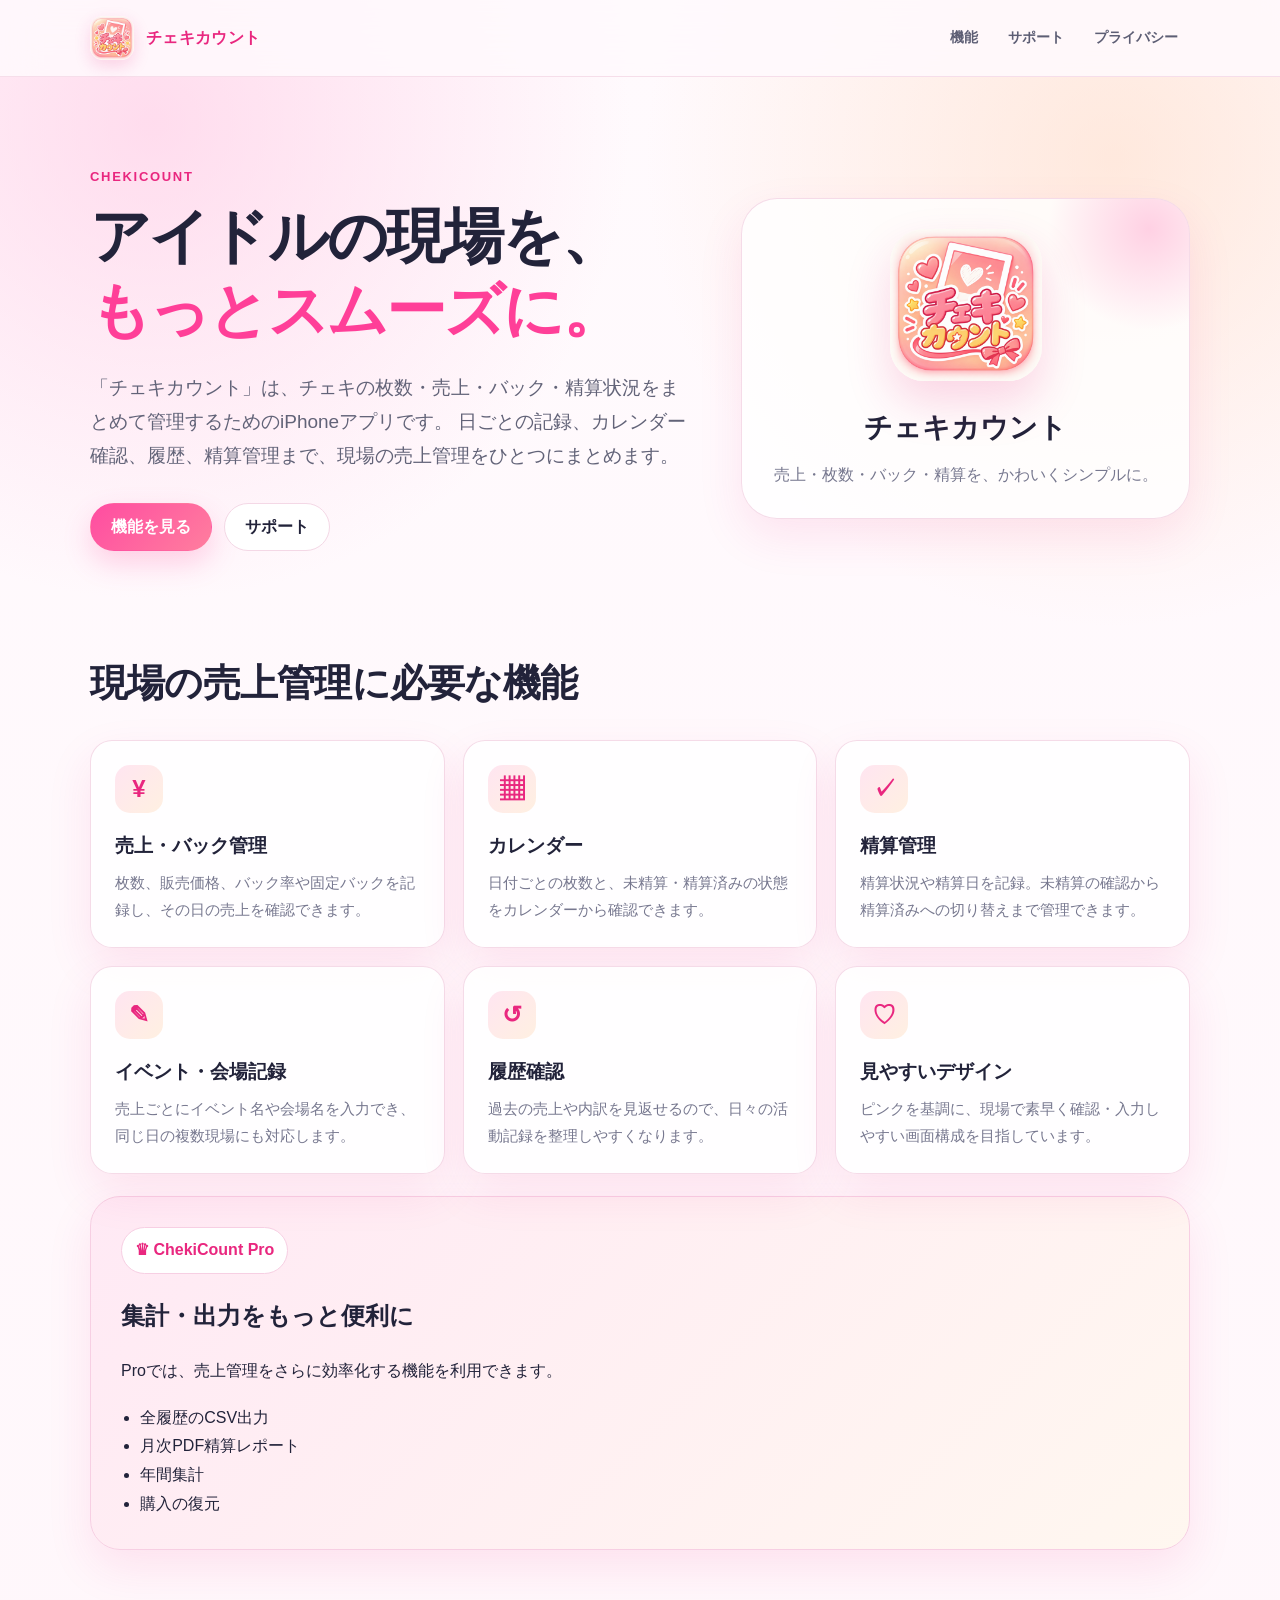
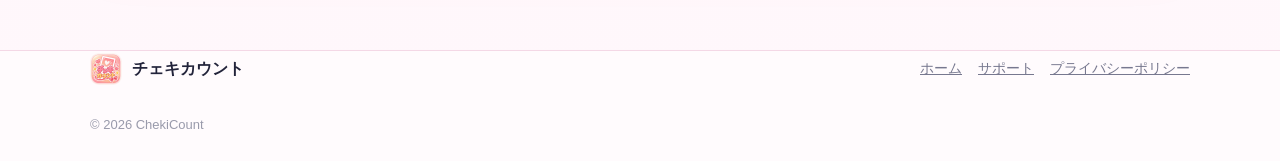
==== commit 8ab78297: "Add files via upload" ====
--- a/index.html
+++ b/index.html
@@ -31,7 +31,7 @@
   <section class="hero">
     <div>
       <div class="eyebrow">ChekiCount</div>
-      <h1>アイドルの現場を、<br><span class="accent">もっとスムーズに。</span></h1>
+      <h1 class="hero-title"><span class="hero-title-line">アイドルの現場を、</span><span class="hero-title-line accent">もっとスムーズに。</span></h1>
       <p class="hero-copy">
         「チェキカウント」は、チェキの枚数・売上・バック・精算状況をまとめて管理するためのiPhoneアプリです。
         日ごとの記録、カレンダー確認、履歴、精算管理まで、現場の売上管理をひとつにまとめます。
--- a/style.css
+++ b/style.css
@@ -131,7 +131,12 @@
 }
 
 .hero h1 {
-  font-size: clamp(40px, 7vw, 72px);
+  font-size: clamp(34px, 5.6vw, 60px);
+}
+
+.hero-title-line {
+  display: block;
+  white-space: nowrap;
 }
 
 .accent {
@@ -449,7 +454,7 @@
   }
 
   .hero h1 {
-    font-size: 43px;
+    font-size: clamp(31px, 9.2vw, 38px);
   }
 
   .hero-card {
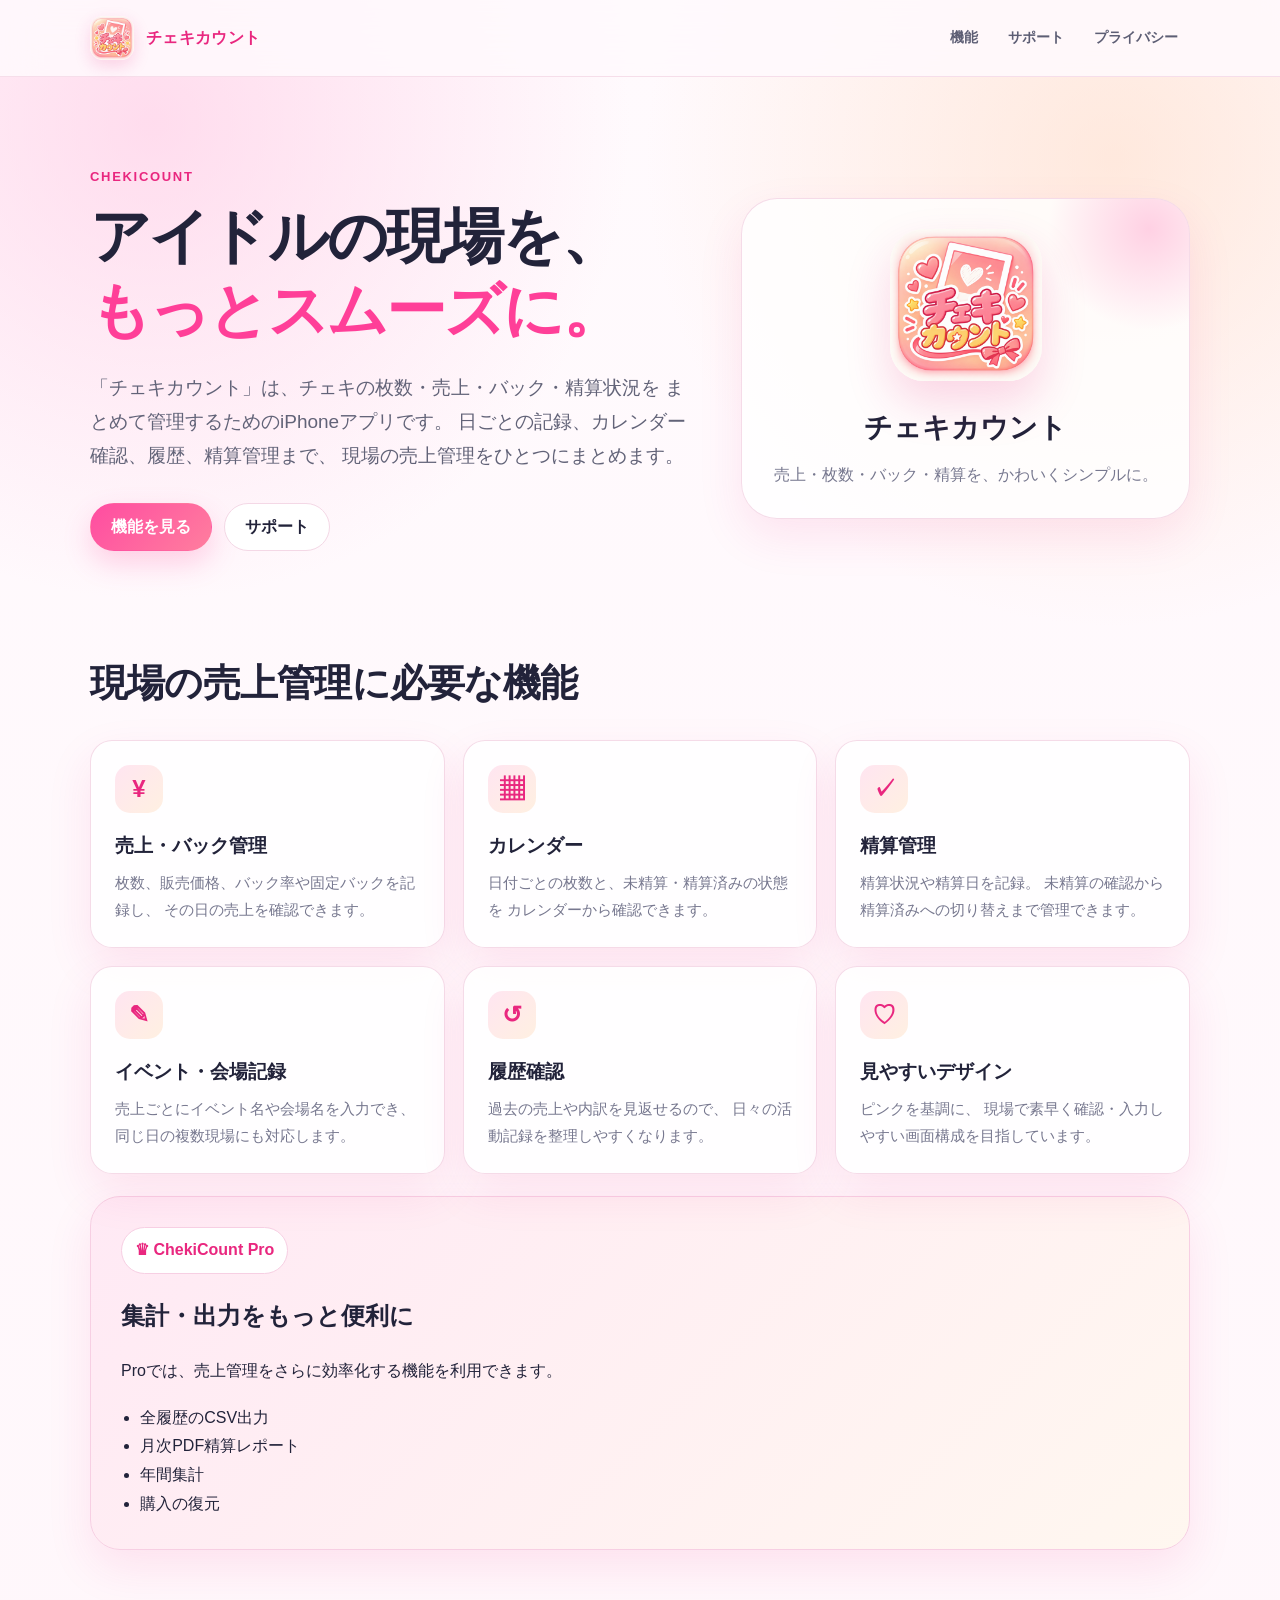
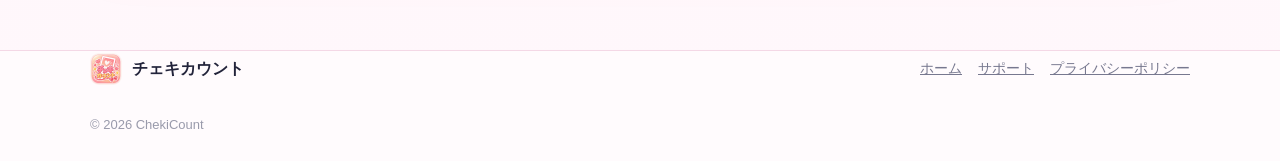
==== commit bb6c651a: "Update index.html" ====
--- a/index.html
+++ b/index.html
@@ -1,121 +1,307 @@
 <!doctype html>
 <html lang="ja">
 <head>
-
   <meta charset="utf-8">
   <meta name="viewport" content="width=device-width, initial-scale=1">
   <meta name="theme-color" content="#fff8fb">
+
   <link rel="icon" type="image/png" sizes="32x32" href="favicon-32.png">
   <link rel="apple-touch-icon" href="apple-touch-icon.png">
   <link rel="stylesheet" href="style.css">
 
   <title>チェキカウント | アイドル活動の売上・精算管理</title>
-  <meta name="description" content="チェキの枚数、売上、バック、精算状況をシンプルに記録・管理できるiPhoneアプリ「チェキカウント」の公式サイトです。">
+  <meta
+    name="description"
+    content="チェキの枚数、売上、バック、精算状況をシンプルに記録・管理できるiPhoneアプリ「チェキカウント」の公式サイトです。"
+  >
 </head>
+
 <body>
+
 <header class="site-header">
   <div class="header-inner">
+
     <a class="brand" href="index.html">
-      <img class="brand-icon" src="chekicount-app-icon.png" alt="チェキカウントのアプリアイコン">
+      <img
+        class="brand-icon"
+        src="chekicount-app-icon.png"
+        alt="チェキカウントのアプリアイコン"
+      >
       <span>チェキカウント</span>
     </a>
+
     <nav class="nav" aria-label="メインナビゲーション">
       <a href="index.html#features">機能</a>
       <a href="support.html">サポート</a>
       <a href="privacy.html">プライバシー</a>
     </nav>
+
   </div>
 </header>
 
+
 <main>
+
   <section class="hero">
+
     <div>
-      <div class="eyebrow">ChekiCount</div>
-      <h1 class="hero-title"><span class="hero-title-line">アイドルの現場を、</span><span class="hero-title-line accent">もっとスムーズに。</span></h1>
+
+      <div class="eyebrow">
+        CHEKICOUNT
+      </div>
+
+      <h1 class="hero-title">
+        <span class="hero-title-line">
+          アイドルの現場を、
+        </span>
+
+        <span class="hero-title-line accent">
+          もっとスムーズに。
+        </span>
+      </h1>
+
       <p class="hero-copy">
-        「チェキカウント」は、チェキの枚数・売上・バック・精算状況をまとめて管理するためのiPhoneアプリです。
-        日ごとの記録、カレンダー確認、履歴、精算管理まで、現場の売上管理をひとつにまとめます。
+        「チェキカウント」は、チェキの枚数・売上・バック・精算状況を
+        まとめて管理するためのiPhoneアプリです。
+        日ごとの記録、カレンダー確認、履歴、精算管理まで、
+        現場の売上管理をひとつにまとめます。
       </p>
+
       <div class="hero-actions">
-        <a class="button primary" href="#features">機能を見る</a>
-        <a class="button" href="support.html">サポート</a>
+
+        <a
+          class="button primary"
+          href="#features"
+        >
+          機能を見る
+        </a>
+
+        <a
+          class="button"
+          href="support.html"
+        >
+          サポート
+        </a>
+
       </div>
-    </div>
+
+    </div>
+
 
     <div class="hero-card">
-      <img class="app-icon-large" src="chekicount-app-icon.png" alt="チェキカウント アプリアイコン">
-      <h2>チェキカウント</h2>
-      <p>売上・枚数・バック・精算を、かわいくシンプルに。</p>
-    </div>
+
+      <img
+        class="app-icon-large"
+        src="chekicount-app-icon.png"
+        alt="チェキカウント アプリアイコン"
+      >
+
+      <h2>
+        チェキカウント
+      </h2>
+
+      <p>
+        売上・枚数・バック・精算を、かわいくシンプルに。
+      </p>
+
+    </div>
+
   </section>
 
-  <section class="section" id="features">
-    <h2 class="section-title">現場の売上管理に必要な機能</h2>
+
+  <section
+    class="section"
+    id="features"
+  >
+
+    <h2 class="section-title">
+      現場の売上管理に必要な機能
+    </h2>
+
+
     <div class="grid">
-      <article class="card">
-        <div class="card-icon">¥</div>
-        <h3>売上・バック管理</h3>
-        <p>枚数、販売価格、バック率や固定バックを記録し、その日の売上を確認できます。</p>
-      </article>
-
-      <article class="card">
-        <div class="card-icon">▦</div>
-        <h3>カレンダー</h3>
-        <p>日付ごとの枚数と、未精算・精算済みの状態をカレンダーから確認できます。</p>
-      </article>
-
-      <article class="card">
-        <div class="card-icon">✓</div>
-        <h3>精算管理</h3>
-        <p>精算状況や精算日を記録。未精算の確認から精算済みへの切り替えまで管理できます。</p>
-      </article>
-
-      <article class="card">
-        <div class="card-icon">✎</div>
-        <h3>イベント・会場記録</h3>
-        <p>売上ごとにイベント名や会場名を入力でき、同じ日の複数現場にも対応します。</p>
-      </article>
-
-      <article class="card">
-        <div class="card-icon">↺</div>
-        <h3>履歴確認</h3>
-        <p>過去の売上や内訳を見返せるので、日々の活動記録を整理しやすくなります。</p>
-      </article>
-
-      <article class="card">
-        <div class="card-icon">♡</div>
-        <h3>見やすいデザイン</h3>
-        <p>ピンクを基調に、現場で素早く確認・入力しやすい画面構成を目指しています。</p>
-      </article>
-    </div>
+
+      <article class="card">
+
+        <div class="card-icon">
+          ¥
+        </div>
+
+        <h3>
+          売上・バック管理
+        </h3>
+
+        <p>
+          枚数、販売価格、バック率や固定バックを記録し、
+          その日の売上を確認できます。
+        </p>
+
+      </article>
+
+
+      <article class="card">
+
+        <div class="card-icon">
+          ▦
+        </div>
+
+        <h3>
+          カレンダー
+        </h3>
+
+        <p>
+          日付ごとの枚数と、未精算・精算済みの状態を
+          カレンダーから確認できます。
+        </p>
+
+      </article>
+
+
+      <article class="card">
+
+        <div class="card-icon">
+          ✓
+        </div>
+
+        <h3>
+          精算管理
+        </h3>
+
+        <p>
+          精算状況や精算日を記録。
+          未精算の確認から精算済みへの切り替えまで管理できます。
+        </p>
+
+      </article>
+
+
+      <article class="card">
+
+        <div class="card-icon">
+          ✎
+        </div>
+
+        <h3>
+          イベント・会場記録
+        </h3>
+
+        <p>
+          売上ごとにイベント名や会場名を入力でき、
+          同じ日の複数現場にも対応します。
+        </p>
+
+      </article>
+
+
+      <article class="card">
+
+        <div class="card-icon">
+          ↺
+        </div>
+
+        <h3>
+          履歴確認
+        </h3>
+
+        <p>
+          過去の売上や内訳を見返せるので、
+          日々の活動記録を整理しやすくなります。
+        </p>
+
+      </article>
+
+
+      <article class="card">
+
+        <div class="card-icon">
+          ♡
+        </div>
+
+        <h3>
+          見やすいデザイン
+        </h3>
+
+        <p>
+          ピンクを基調に、
+          現場で素早く確認・入力しやすい画面構成を目指しています。
+        </p>
+
+      </article>
+
+    </div>
+
 
     <div class="pro-panel">
-      <span class="pro-badge">♛ ChekiCount Pro</span>
-      <h2>集計・出力をもっと便利に</h2>
-      <p>Proでは、売上管理をさらに効率化する機能を利用できます。</p>
+
+      <span class="pro-badge">
+        ♛ ChekiCount Pro
+      </span>
+
+      <h2>
+        集計・出力をもっと便利に
+      </h2>
+
+      <p>
+        Proでは、売上管理をさらに効率化する機能を利用できます。
+      </p>
+
       <ul class="pro-list">
         <li>全履歴のCSV出力</li>
         <li>月次PDF精算レポート</li>
         <li>年間集計</li>
         <li>購入の復元</li>
       </ul>
-    </div>
+
+    </div>
+
   </section>
+
 </main>
 
+
 <footer class="site-footer">
+
   <div class="footer-inner">
+
     <div class="footer-brand">
-      <img class="footer-icon" src="chekicount-app-icon.png" alt="">
-      <span>チェキカウント</span>
-    </div>
+
+      <img
+        class="footer-icon"
+        src="chekicount-app-icon.png"
+        alt=""
+      >
+
+      <span>
+        チェキカウント
+      </span>
+
+    </div>
+
+
     <div class="footer-links">
-      <a href="index.html">ホーム</a>
-      <a href="support.html">サポート</a>
-      <a href="privacy.html">プライバシーポリシー</a>
-    </div>
-    <div class="copyright">© 2026 ChekiCount</div>
+
+      <a href="index.html">
+        ホーム
+      </a>
+
+      <a href="support.html">
+        サポート
+      </a>
+
+      <a href="privacy.html">
+        プライバシーポリシー
+      </a>
+
+    </div>
+
+
+    <div class="copyright">
+      © 2026 ChekiCount
+    </div>
+
   </div>
+
 </footer>
+
 </body>
 </html>
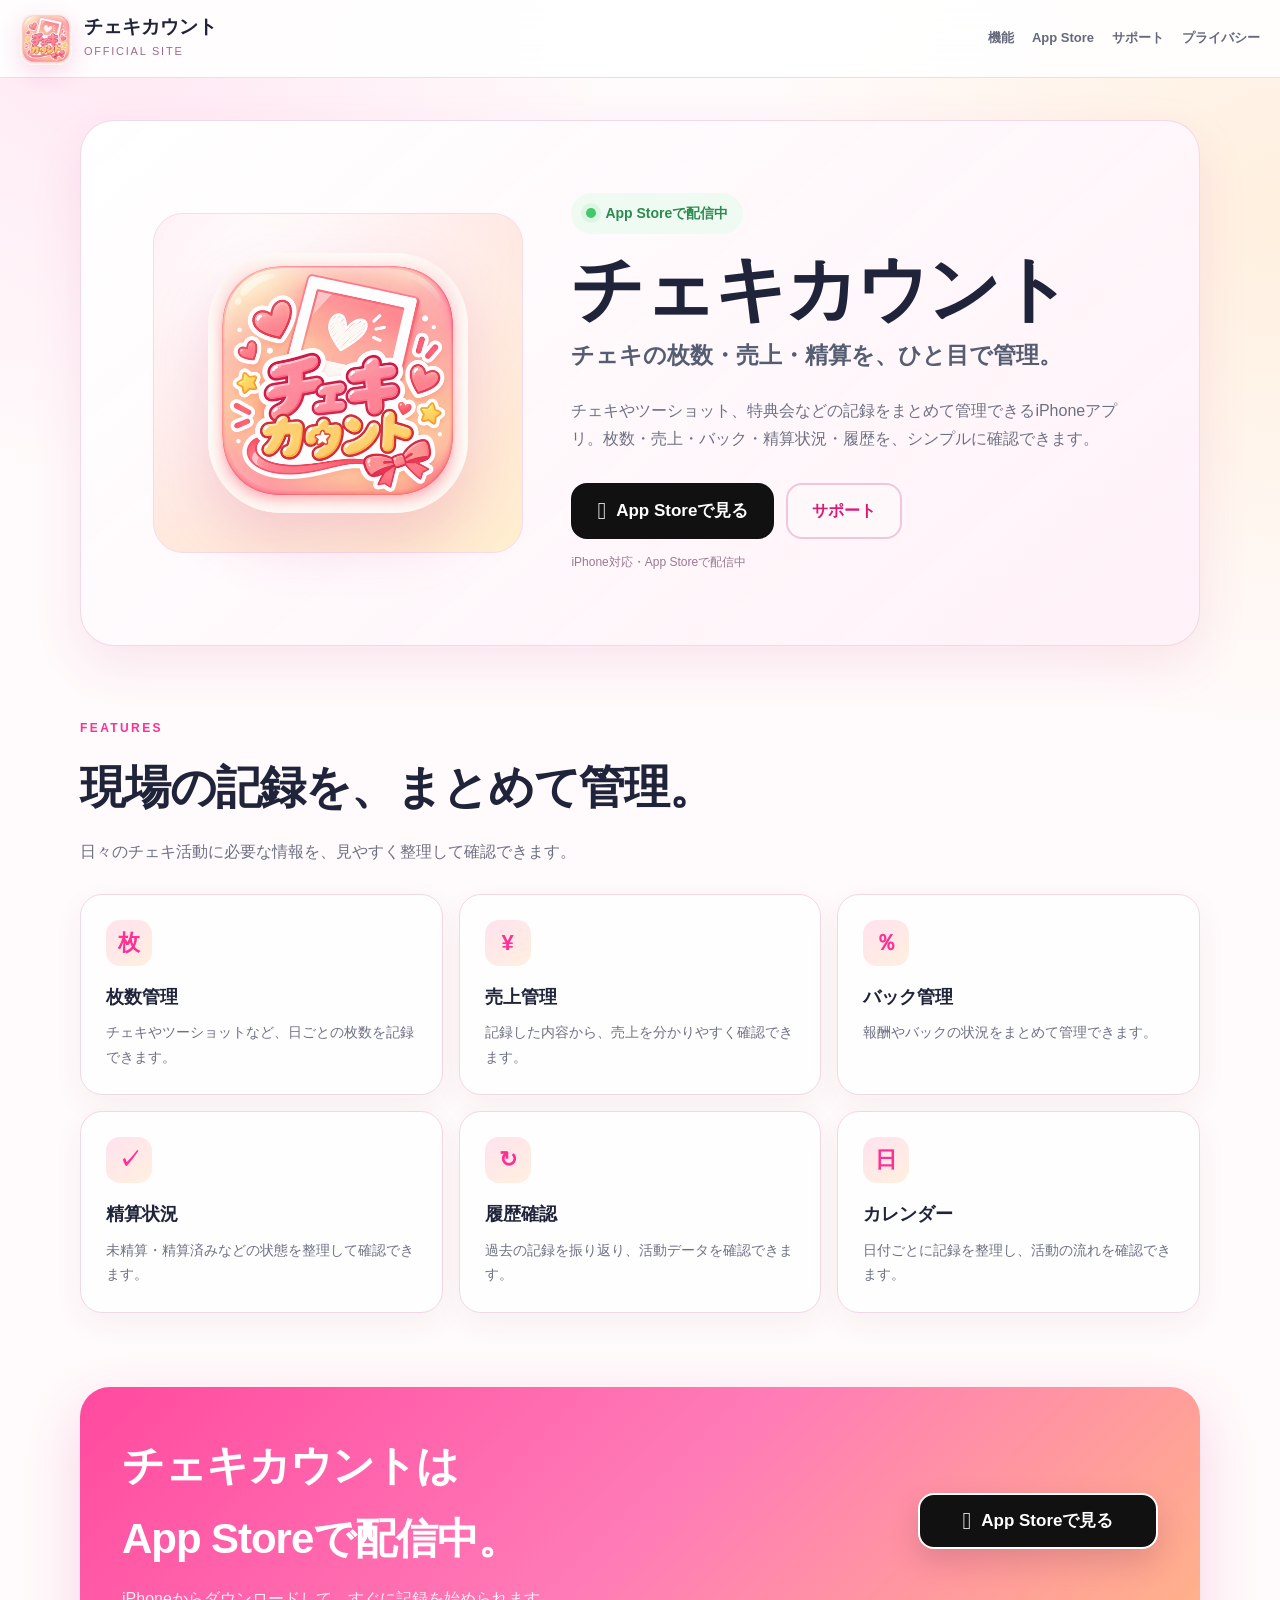
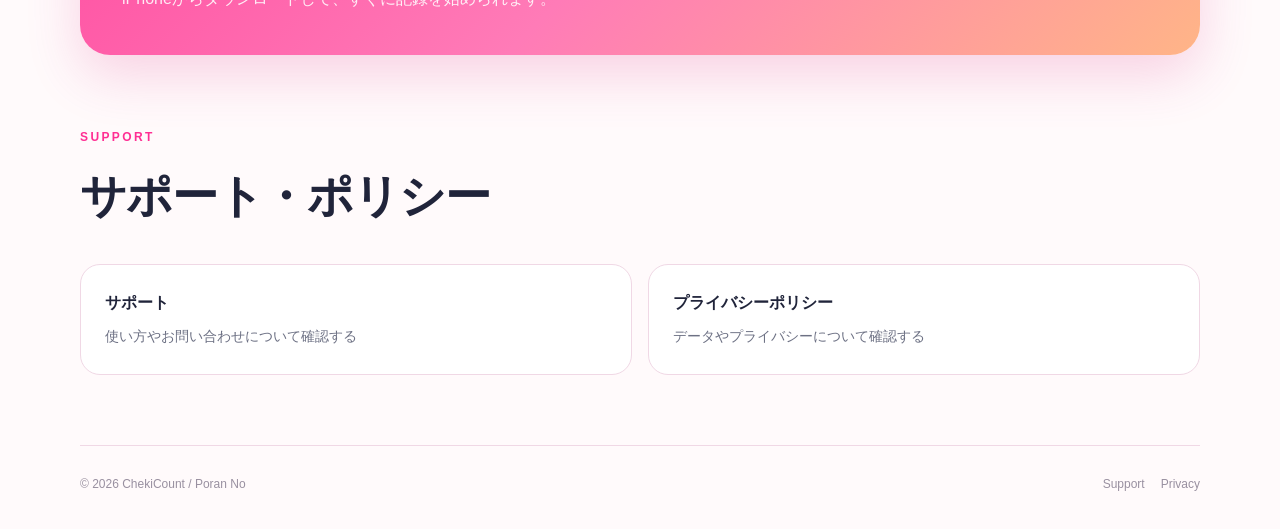
==== commit 9f5b8591: "Refactor index.html for improved structure and content" ====
--- a/index.html
+++ b/index.html
@@ -1,307 +1,104 @@
 <!doctype html>
 <html lang="ja">
 <head>
-  <meta charset="utf-8">
-  <meta name="viewport" content="width=device-width, initial-scale=1">
-  <meta name="theme-color" content="#fff8fb">
-
-  <link rel="icon" type="image/png" sizes="32x32" href="favicon-32.png">
-  <link rel="apple-touch-icon" href="apple-touch-icon.png">
-  <link rel="stylesheet" href="style.css">
-
-  <title>チェキカウント | アイドル活動の売上・精算管理</title>
-  <meta
-    name="description"
-    content="チェキの枚数、売上、バック、精算状況をシンプルに記録・管理できるiPhoneアプリ「チェキカウント」の公式サイトです。"
-  >
+<meta charset="utf-8">
+<meta name="viewport" content="width=device-width, initial-scale=1, viewport-fit=cover">
+<meta name="theme-color" content="#fff7fb">
+<meta name="description" content="チェキカウントは、チェキの枚数・売上・バック・精算状況などをまとめて管理できるiPhoneアプリです。App Storeで配信中。">
+<title>チェキカウント｜公式サイト</title>
+<link rel="icon" href="./favicon-32.png">
+<link rel="apple-touch-icon" href="./apple-touch-icon.png">
+<style>
+:root{--pink:#ff2f93;--pink-dark:#d91b75;--pink-soft:#fff0f7;--ink:#20243a;--muted:#6d7184;--line:#f0d8e5;--shadow:0 18px 50px rgba(197,47,121,.10);--green:#2c8a50;--green-bg:#effbf2}
+*{box-sizing:border-box}html{scroll-behavior:smooth}body{margin:0;color:var(--ink);background:radial-gradient(circle at 10% 0%,#ffe7f3 0,transparent 30rem),radial-gradient(circle at 100% 10%,#fff0df 0,transparent 32rem),#fffafb;font-family:-apple-system,BlinkMacSystemFont,"Hiragino Sans","Hiragino Kaku Gothic ProN","Yu Gothic",Meiryo,sans-serif;line-height:1.75}a{color:inherit}
+.site-header{position:sticky;top:0;z-index:20;display:flex;align-items:center;gap:20px;min-height:78px;padding:12px max(20px,env(safe-area-inset-right)) 12px max(20px,env(safe-area-inset-left));border-bottom:1px solid rgba(240,216,229,.9);background:rgba(255,255,255,.88);backdrop-filter:blur(18px)}
+.brand{display:flex;align-items:center;gap:12px;margin-right:auto;text-decoration:none}.brand img{width:52px;height:52px;border-radius:14px;object-fit:cover;box-shadow:0 8px 22px rgba(224,44,133,.16)}.brand strong{display:block;font-size:19px;line-height:1.2}.brand span{display:block;margin-top:3px;color:#a16a88;font-size:11px;letter-spacing:.16em}
+.nav{display:flex;align-items:center;gap:18px}.nav a{color:#64697c;font-size:13px;font-weight:800;text-decoration:none}.nav a:hover{color:var(--pink)}
+.hero{width:min(1120px,calc(100% - 32px));margin:42px auto 0;overflow:hidden;border:1px solid rgba(240,216,229,.9);border-radius:34px;background:linear-gradient(140deg,rgba(255,255,255,.95),rgba(255,240,247,.90)),#fff;box-shadow:var(--shadow)}
+.hero-inner{display:grid;grid-template-columns:.8fr 1.2fr;align-items:center;gap:48px;padding:clamp(34px,6vw,72px)}
+.hero-icon-wrap{display:grid;place-items:center;min-height:340px;border-radius:30px;background:radial-gradient(circle at 30% 20%,#fff 0,transparent 18rem),linear-gradient(145deg,#ffe0ed,#ffeecf);border:1px solid #f7dbe7}
+.hero-icon{width:min(260px,72%);aspect-ratio:1;object-fit:cover;border-radius:28%;box-shadow:0 26px 60px rgba(203,54,124,.20)}
+.status{display:inline-flex;align-items:center;gap:9px;padding:8px 15px;border-radius:999px;background:var(--green-bg);color:var(--green);font-size:14px;font-weight:900}.status:before{content:"";width:10px;height:10px;border-radius:50%;background:#42c76b;box-shadow:0 0 0 5px rgba(66,199,107,.10)}
+.hero-copy h1{margin:18px 0 8px;font-size:clamp(42px,7vw,72px);line-height:1.05;letter-spacing:-.04em}.lead{margin:0;color:#555d73;font-size:clamp(18px,2.5vw,23px);font-weight:700}.description{max-width:650px;margin:22px 0 0;color:var(--muted);font-size:16px}
+.hero-actions{display:flex;flex-wrap:wrap;gap:12px;margin-top:30px}.button{min-height:56px;display:inline-flex;align-items:center;justify-content:center;gap:10px;padding:0 24px;border:2px solid #eadce4;border-radius:16px;background:#fff;color:var(--ink);font-weight:900;text-decoration:none;transition:.16s ease}.button:hover{transform:translateY(-2px);box-shadow:0 12px 28px rgba(50,34,47,.08)}.button-appstore{border-color:#111;background:#111;color:#fff;font-size:17px}.apple{font-size:24px;line-height:1}.button-secondary{color:var(--pink-dark);border-color:#f0c6dc;background:#fff8fb}.mini-note{margin-top:13px;color:#9a7890;font-size:12px}
+.section{width:min(1120px,calc(100% - 32px));margin:72px auto 0;scroll-margin-top:100px}.section-head{max-width:760px;margin-bottom:28px}.eyebrow{margin:0 0 8px;color:var(--pink);font-size:12px;font-weight:900;letter-spacing:.2em}.section h2{margin:0;font-size:clamp(30px,5vw,46px);letter-spacing:-.025em}.section-head p:last-child{margin:10px 0 0;color:var(--muted)}
+.features-grid{display:grid;grid-template-columns:repeat(3,1fr);gap:16px}.feature-card{padding:25px;border:1px solid var(--line);border-radius:22px;background:rgba(255,255,255,.88);box-shadow:0 10px 32px rgba(110,54,84,.05)}.feature-icon{width:46px;height:46px;display:grid;place-items:center;margin-bottom:16px;border-radius:14px;background:linear-gradient(145deg,#ffe2ef,#fff0df);color:var(--pink);font-size:22px;font-weight:900}.feature-card h3{margin:0 0 7px;font-size:18px}.feature-card p{margin:0;color:var(--muted);font-size:14px}
+.release{margin-top:74px;padding:42px;border-radius:30px;background:linear-gradient(135deg,#ff4a9f 0%,#ff7bb7 50%,#ffb587 100%);color:#fff;box-shadow:0 20px 54px rgba(220,52,134,.20)}.release-grid{display:grid;grid-template-columns:1fr auto;gap:30px;align-items:center}.release h2{margin:0;font-size:clamp(28px,4.5vw,42px)}.release p{margin:9px 0 0;color:rgba(255,255,255,.88)}.release .button-appstore{min-width:240px;border-color:#fff;box-shadow:0 13px 30px rgba(88,28,60,.18)}
+.links{display:grid;grid-template-columns:repeat(2,1fr);gap:16px}.link-card{display:block;padding:24px;border:1px solid var(--line);border-radius:20px;background:#fff;text-decoration:none}.link-card strong{display:block;margin-bottom:5px}.link-card span{color:var(--muted);font-size:14px}
+.footer{width:min(1120px,calc(100% - 32px));margin:70px auto 0;padding:28px 0 calc(34px + env(safe-area-inset-bottom));border-top:1px solid var(--line);display:flex;justify-content:space-between;gap:20px;color:#9990a0;font-size:12px}.footer-links{display:flex;gap:16px}.footer a{text-decoration:none}
+@media(max-width:820px){.nav{display:none}.hero{margin-top:22px;border-radius:26px}.hero-inner{grid-template-columns:1fr;gap:30px;padding:24px}.hero-icon-wrap{min-height:270px}.hero-icon{width:min(220px,62%)}.features-grid{grid-template-columns:1fr 1fr}.release{padding:28px}.release-grid{grid-template-columns:1fr}.release .button-appstore{width:fit-content}}
+@media(max-width:560px){.site-header{min-height:70px}.brand img{width:46px;height:46px}.brand strong{font-size:17px}.hero{width:min(100% - 20px,1120px)}.hero-inner{padding:18px}.hero-copy h1{font-size:42px}.hero-actions{display:grid;grid-template-columns:1fr}.button{width:100%}.section{width:min(100% - 24px,1120px);margin-top:54px}.features-grid,.links{grid-template-columns:1fr}.release{border-radius:24px}.release .button-appstore{width:100%}.footer{width:min(100% - 24px,1120px);flex-direction:column}}
+</style>
 </head>
-
 <body>
-
 <header class="site-header">
-  <div class="header-inner">
-
-    <a class="brand" href="index.html">
-      <img
-        class="brand-icon"
-        src="chekicount-app-icon.png"
-        alt="チェキカウントのアプリアイコン"
-      >
-      <span>チェキカウント</span>
-    </a>
-
-    <nav class="nav" aria-label="メインナビゲーション">
-      <a href="index.html#features">機能</a>
-      <a href="support.html">サポート</a>
-      <a href="privacy.html">プライバシー</a>
-    </nav>
-
-  </div>
+  <a class="brand" href="./index.html">
+    <img src="./chekicount-app-icon.png" alt="チェキカウント アプリアイコン">
+    <div><strong>チェキカウント</strong><span>OFFICIAL SITE</span></div>
+  </a>
+  <nav class="nav" aria-label="メインメニュー">
+    <a href="#features">機能</a><a href="#download">App Store</a><a href="./support.html">サポート</a><a href="./privacy.html">プライバシー</a>
+  </nav>
 </header>
 
+<main>
+<section class="hero">
+  <div class="hero-inner">
+    <div class="hero-icon-wrap">
+      <img class="hero-icon" src="./chekicount-app-icon.png" alt="チェキカウント">
+    </div>
+    <div class="hero-copy">
+      <div class="status">App Storeで配信中</div>
+      <h1>チェキカウント</h1>
+      <p class="lead">チェキの枚数・売上・精算を、ひと目で管理。</p>
+      <p class="description">チェキやツーショット、特典会などの記録をまとめて管理できるiPhoneアプリ。枚数・売上・バック・精算状況・履歴を、シンプルに確認できます。</p>
+      <div class="hero-actions">
+        <a class="button button-appstore" href="https://apps.apple.com/jp/app/%E3%83%81%E3%82%A7%E3%82%AD%E3%82%AB%E3%82%A6%E3%83%B3%E3%83%88/id6811438365" target="_blank" rel="noopener noreferrer"><span class="apple"></span>App Storeで見る</a>
+        <a class="button button-secondary" href="./support.html">サポート</a>
+      </div>
+      <div class="mini-note">iPhone対応・App Storeで配信中</div>
+    </div>
+  </div>
+</section>
 
-<main>
+<section class="section" id="features">
+  <div class="section-head">
+    <p class="eyebrow">FEATURES</p>
+    <h2>現場の記録を、まとめて管理。</h2>
+    <p>日々のチェキ活動に必要な情報を、見やすく整理して確認できます。</p>
+  </div>
+  <div class="features-grid">
+    <article class="feature-card"><div class="feature-icon">枚</div><h3>枚数管理</h3><p>チェキやツーショットなど、日ごとの枚数を記録できます。</p></article>
+    <article class="feature-card"><div class="feature-icon">¥</div><h3>売上管理</h3><p>記録した内容から、売上を分かりやすく確認できます。</p></article>
+    <article class="feature-card"><div class="feature-icon">％</div><h3>バック管理</h3><p>報酬やバックの状況をまとめて管理できます。</p></article>
+    <article class="feature-card"><div class="feature-icon">✓</div><h3>精算状況</h3><p>未精算・精算済みなどの状態を整理して確認できます。</p></article>
+    <article class="feature-card"><div class="feature-icon">↻</div><h3>履歴確認</h3><p>過去の記録を振り返り、活動データを確認できます。</p></article>
+    <article class="feature-card"><div class="feature-icon">日</div><h3>カレンダー</h3><p>日付ごとに記録を整理し、活動の流れを確認できます。</p></article>
+  </div>
+</section>
 
-  <section class="hero">
+<section class="section release" id="download">
+  <div class="release-grid">
+    <div>
+      <h2>チェキカウントは<br>App Storeで配信中。</h2>
+      <p>iPhoneからダウンロードして、すぐに記録を始められます。</p>
+    </div>
+    <a class="button button-appstore" href="https://apps.apple.com/jp/app/%E3%83%81%E3%82%A7%E3%82%AD%E3%82%AB%E3%82%A6%E3%83%B3%E3%83%88/id6811438365" target="_blank" rel="noopener noreferrer"><span class="apple"></span>App Storeで見る</a>
+  </div>
+</section>
 
-    <div>
-
-      <div class="eyebrow">
-        CHEKICOUNT
-      </div>
-
-      <h1 class="hero-title">
-        <span class="hero-title-line">
-          アイドルの現場を、
-        </span>
-
-        <span class="hero-title-line accent">
-          もっとスムーズに。
-        </span>
-      </h1>
-
-      <p class="hero-copy">
-        「チェキカウント」は、チェキの枚数・売上・バック・精算状況を
-        まとめて管理するためのiPhoneアプリです。
-        日ごとの記録、カレンダー確認、履歴、精算管理まで、
-        現場の売上管理をひとつにまとめます。
-      </p>
-
-      <div class="hero-actions">
-
-        <a
-          class="button primary"
-          href="#features"
-        >
-          機能を見る
-        </a>
-
-        <a
-          class="button"
-          href="support.html"
-        >
-          サポート
-        </a>
-
-      </div>
-
-    </div>
-
-
-    <div class="hero-card">
-
-      <img
-        class="app-icon-large"
-        src="chekicount-app-icon.png"
-        alt="チェキカウント アプリアイコン"
-      >
-
-      <h2>
-        チェキカウント
-      </h2>
-
-      <p>
-        売上・枚数・バック・精算を、かわいくシンプルに。
-      </p>
-
-    </div>
-
-  </section>
-
-
-  <section
-    class="section"
-    id="features"
-  >
-
-    <h2 class="section-title">
-      現場の売上管理に必要な機能
-    </h2>
-
-
-    <div class="grid">
-
-      <article class="card">
-
-        <div class="card-icon">
-          ¥
-        </div>
-
-        <h3>
-          売上・バック管理
-        </h3>
-
-        <p>
-          枚数、販売価格、バック率や固定バックを記録し、
-          その日の売上を確認できます。
-        </p>
-
-      </article>
-
-
-      <article class="card">
-
-        <div class="card-icon">
-          ▦
-        </div>
-
-        <h3>
-          カレンダー
-        </h3>
-
-        <p>
-          日付ごとの枚数と、未精算・精算済みの状態を
-          カレンダーから確認できます。
-        </p>
-
-      </article>
-
-
-      <article class="card">
-
-        <div class="card-icon">
-          ✓
-        </div>
-
-        <h3>
-          精算管理
-        </h3>
-
-        <p>
-          精算状況や精算日を記録。
-          未精算の確認から精算済みへの切り替えまで管理できます。
-        </p>
-
-      </article>
-
-
-      <article class="card">
-
-        <div class="card-icon">
-          ✎
-        </div>
-
-        <h3>
-          イベント・会場記録
-        </h3>
-
-        <p>
-          売上ごとにイベント名や会場名を入力でき、
-          同じ日の複数現場にも対応します。
-        </p>
-
-      </article>
-
-
-      <article class="card">
-
-        <div class="card-icon">
-          ↺
-        </div>
-
-        <h3>
-          履歴確認
-        </h3>
-
-        <p>
-          過去の売上や内訳を見返せるので、
-          日々の活動記録を整理しやすくなります。
-        </p>
-
-      </article>
-
-
-      <article class="card">
-
-        <div class="card-icon">
-          ♡
-        </div>
-
-        <h3>
-          見やすいデザイン
-        </h3>
-
-        <p>
-          ピンクを基調に、
-          現場で素早く確認・入力しやすい画面構成を目指しています。
-        </p>
-
-      </article>
-
-    </div>
-
-
-    <div class="pro-panel">
-
-      <span class="pro-badge">
-        ♛ ChekiCount Pro
-      </span>
-
-      <h2>
-        集計・出力をもっと便利に
-      </h2>
-
-      <p>
-        Proでは、売上管理をさらに効率化する機能を利用できます。
-      </p>
-
-      <ul class="pro-list">
-        <li>全履歴のCSV出力</li>
-        <li>月次PDF精算レポート</li>
-        <li>年間集計</li>
-        <li>購入の復元</li>
-      </ul>
-
-    </div>
-
-  </section>
-
+<section class="section">
+  <div class="section-head"><p class="eyebrow">SUPPORT</p><h2>サポート・ポリシー</h2></div>
+  <div class="links">
+    <a class="link-card" href="./support.html"><strong>サポート</strong><span>使い方やお問い合わせについて確認する</span></a>
+    <a class="link-card" href="./privacy.html"><strong>プライバシーポリシー</strong><span>データやプライバシーについて確認する</span></a>
+  </div>
+</section>
 </main>
 
-
-<footer class="site-footer">
-
-  <div class="footer-inner">
-
-    <div class="footer-brand">
-
-      <img
-        class="footer-icon"
-        src="chekicount-app-icon.png"
-        alt=""
-      >
-
-      <span>
-        チェキカウント
-      </span>
-
-    </div>
-
-
-    <div class="footer-links">
-
-      <a href="index.html">
-        ホーム
-      </a>
-
-      <a href="support.html">
-        サポート
-      </a>
-
-      <a href="privacy.html">
-        プライバシーポリシー
-      </a>
-
-    </div>
-
-
-    <div class="copyright">
-      © 2026 ChekiCount
-    </div>
-
-  </div>
-
+<footer class="footer">
+  <div>© 2026 ChekiCount / Poran No</div>
+  <div class="footer-links"><a href="./support.html">Support</a><a href="./privacy.html">Privacy</a></div>
 </footer>
-
 </body>
 </html>
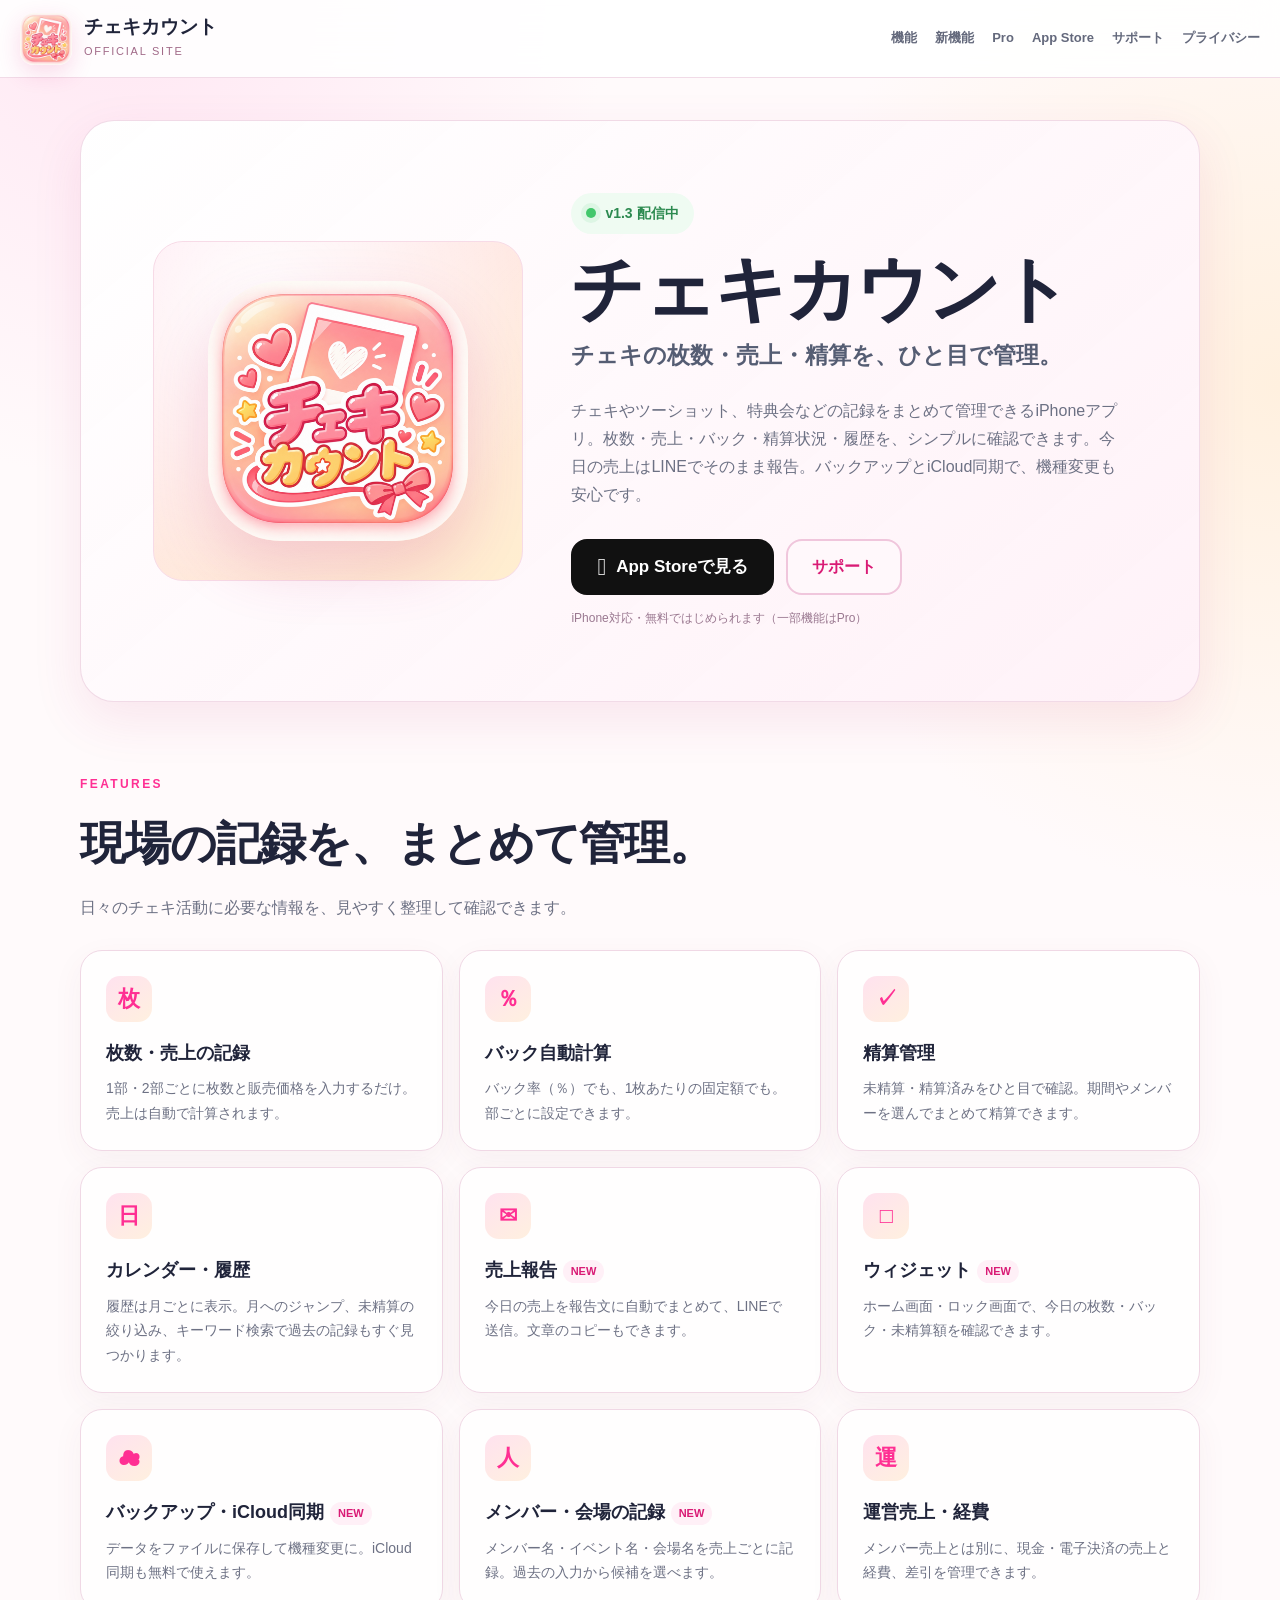
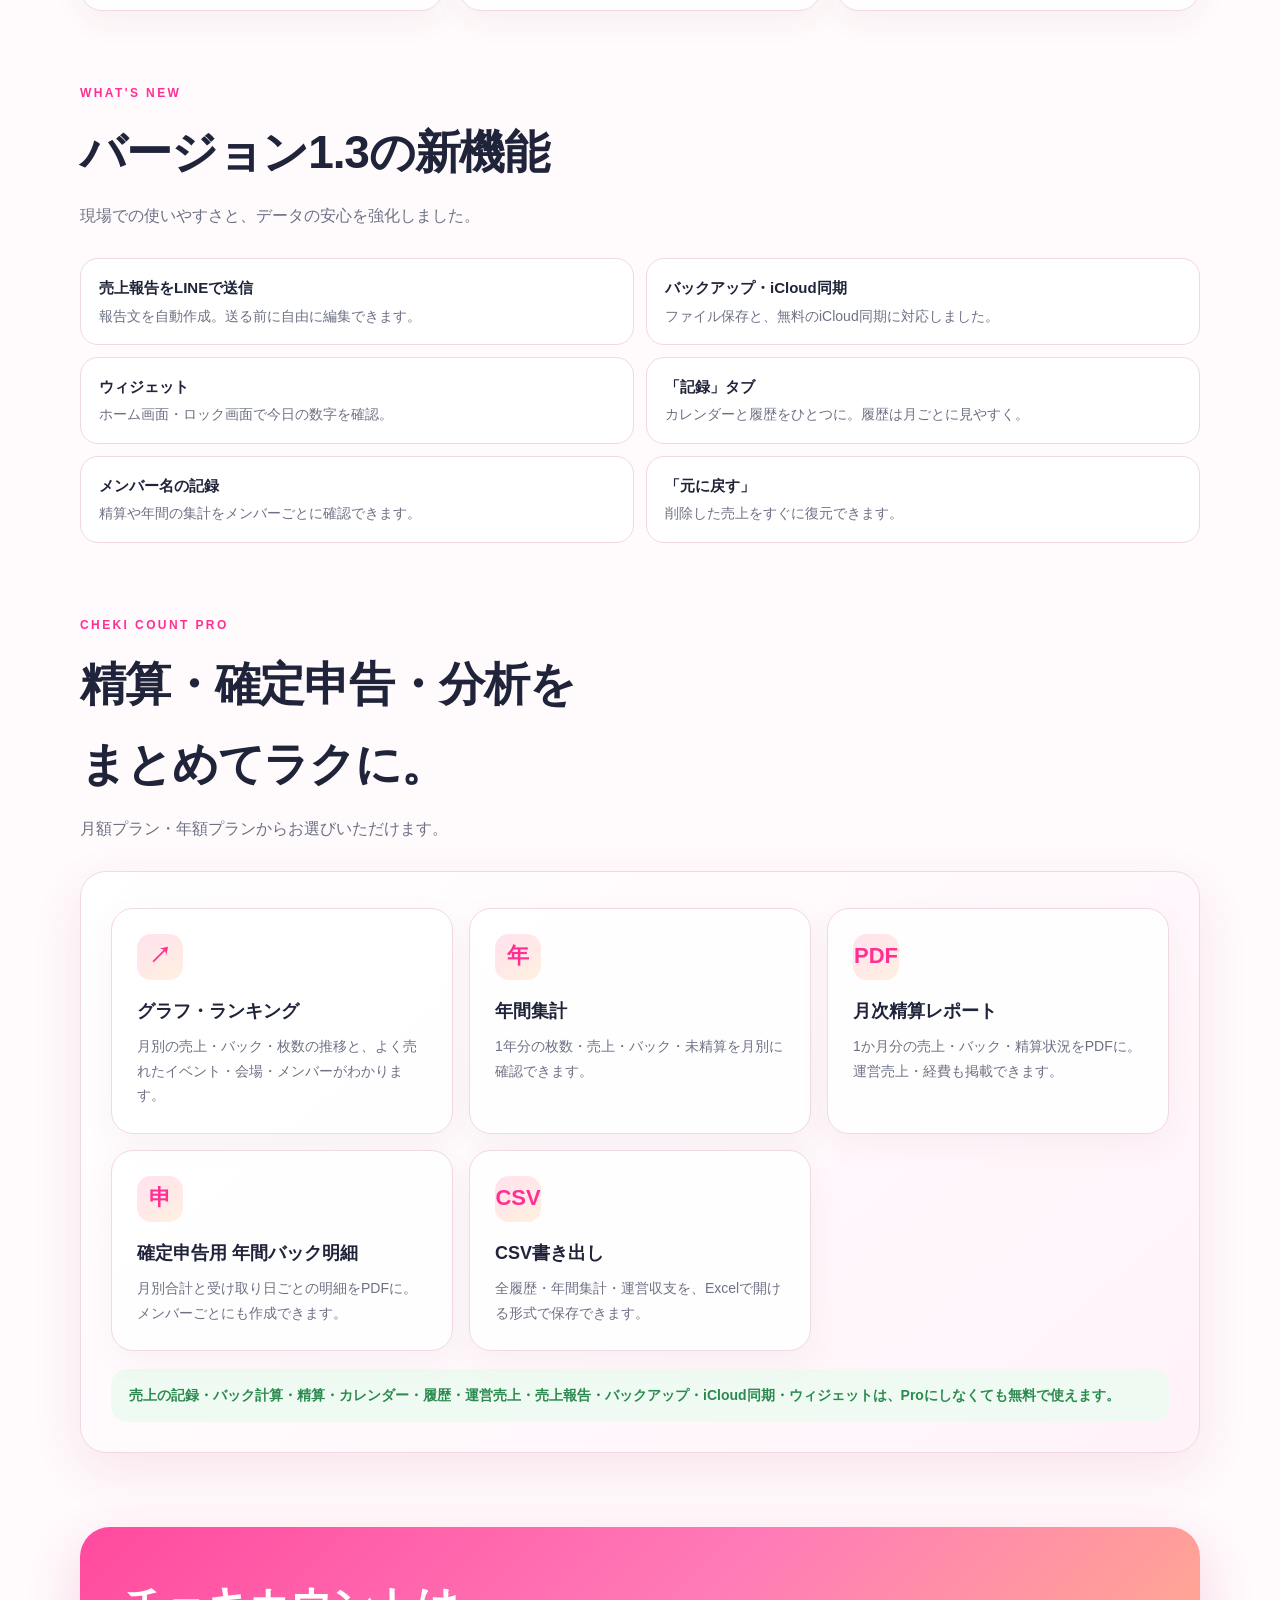
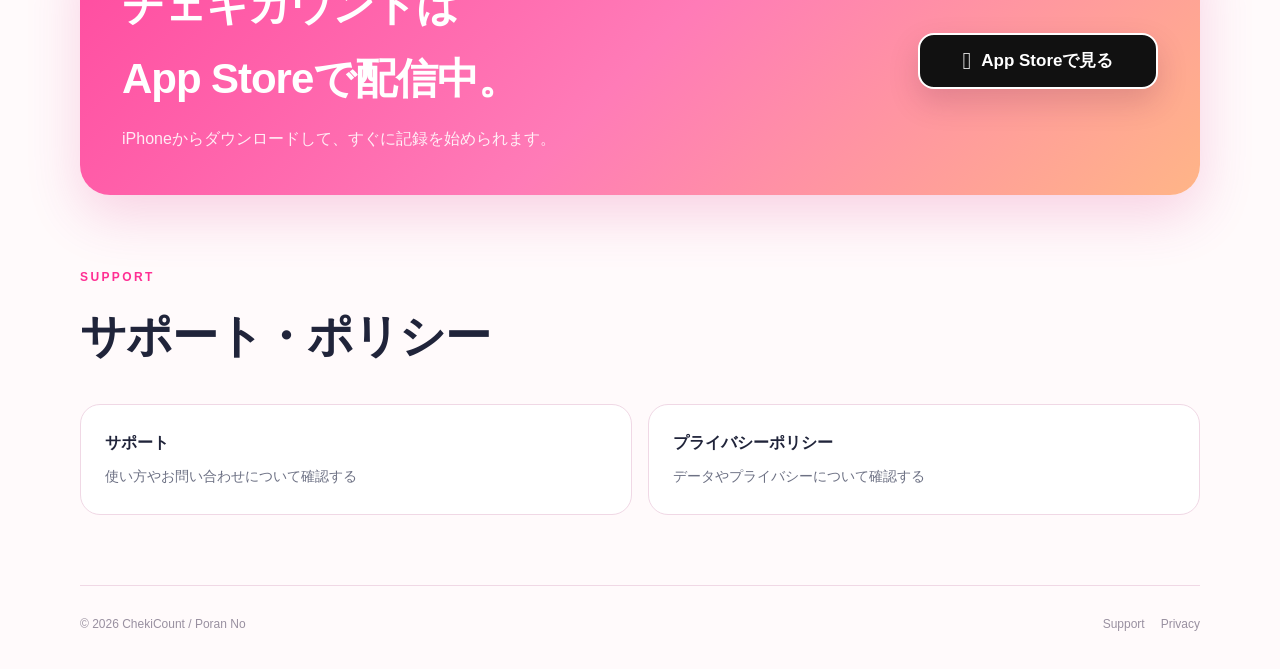
==== commit b38eb706: "v1.3: 新機能・Proの紹介を追加、機能一覧を更新 Updated the app description and added new features in the HTML file." ====
--- a/index.html
+++ b/index.html
@@ -4,7 +4,7 @@
 <meta charset="utf-8">
 <meta name="viewport" content="width=device-width, initial-scale=1, viewport-fit=cover">
 <meta name="theme-color" content="#fff7fb">
-<meta name="description" content="チェキカウントは、チェキの枚数・売上・バック・精算状況などをまとめて管理できるiPhoneアプリです。App Storeで配信中。">
+<meta name="description" content="チェキカウントは、チェキの枚数・売上・バック・精算状況などをまとめて管理できるiPhoneアプリです。売上報告のLINE共有、ウィジェット、バックアップ・iCloud同期にも対応。App Storeで配信中。">
 <title>チェキカウント｜公式サイト</title>
 <link rel="icon" href="./favicon-32.png">
 <link rel="apple-touch-icon" href="./apple-touch-icon.png">
@@ -24,6 +24,7 @@
 .section{width:min(1120px,calc(100% - 32px));margin:72px auto 0;scroll-margin-top:100px}.section-head{max-width:760px;margin-bottom:28px}.eyebrow{margin:0 0 8px;color:var(--pink);font-size:12px;font-weight:900;letter-spacing:.2em}.section h2{margin:0;font-size:clamp(30px,5vw,46px);letter-spacing:-.025em}.section-head p:last-child{margin:10px 0 0;color:var(--muted)}
 .features-grid{display:grid;grid-template-columns:repeat(3,1fr);gap:16px}.feature-card{padding:25px;border:1px solid var(--line);border-radius:22px;background:rgba(255,255,255,.88);box-shadow:0 10px 32px rgba(110,54,84,.05)}.feature-icon{width:46px;height:46px;display:grid;place-items:center;margin-bottom:16px;border-radius:14px;background:linear-gradient(145deg,#ffe2ef,#fff0df);color:var(--pink);font-size:22px;font-weight:900}.feature-card h3{margin:0 0 7px;font-size:18px}.feature-card p{margin:0;color:var(--muted);font-size:14px}
 .release{margin-top:74px;padding:42px;border-radius:30px;background:linear-gradient(135deg,#ff4a9f 0%,#ff7bb7 50%,#ffb587 100%);color:#fff;box-shadow:0 20px 54px rgba(220,52,134,.20)}.release-grid{display:grid;grid-template-columns:1fr auto;gap:30px;align-items:center}.release h2{margin:0;font-size:clamp(28px,4.5vw,42px)}.release p{margin:9px 0 0;color:rgba(255,255,255,.88)}.release .button-appstore{min-width:240px;border-color:#fff;box-shadow:0 13px 30px rgba(88,28,60,.18)}
+.tag{display:inline-block;margin-left:6px;padding:2px 8px;border-radius:999px;background:var(--pink-soft);color:var(--pink-dark);font-size:11px;font-weight:900;vertical-align:middle}.new-list{display:grid;grid-template-columns:repeat(2,1fr);gap:12px;margin:0;padding:0;list-style:none}.new-list li{padding:16px 18px;border:1px solid var(--line);border-radius:18px;background:#fff;font-size:14px;color:var(--ink)}.new-list li strong{display:block;margin-bottom:2px;font-size:15px}.new-list li span{color:var(--muted)}.pro-box{padding:30px;border:1px solid var(--line);border-radius:26px;background:linear-gradient(140deg,#fff,#fff3f9);box-shadow:var(--shadow)}.pro-box .features-grid{margin-top:6px}.free-note{margin:18px 0 0;padding:14px 18px;border-radius:16px;background:var(--green-bg);color:var(--green);font-size:14px;font-weight:700}@media(max-width:560px){.new-list{grid-template-columns:1fr}.pro-box{padding:20px}}
 .links{display:grid;grid-template-columns:repeat(2,1fr);gap:16px}.link-card{display:block;padding:24px;border:1px solid var(--line);border-radius:20px;background:#fff;text-decoration:none}.link-card strong{display:block;margin-bottom:5px}.link-card span{color:var(--muted);font-size:14px}
 .footer{width:min(1120px,calc(100% - 32px));margin:70px auto 0;padding:28px 0 calc(34px + env(safe-area-inset-bottom));border-top:1px solid var(--line);display:flex;justify-content:space-between;gap:20px;color:#9990a0;font-size:12px}.footer-links{display:flex;gap:16px}.footer a{text-decoration:none}
 @media(max-width:820px){.nav{display:none}.hero{margin-top:22px;border-radius:26px}.hero-inner{grid-template-columns:1fr;gap:30px;padding:24px}.hero-icon-wrap{min-height:270px}.hero-icon{width:min(220px,62%)}.features-grid{grid-template-columns:1fr 1fr}.release{padding:28px}.release-grid{grid-template-columns:1fr}.release .button-appstore{width:fit-content}}
@@ -37,7 +38,7 @@
     <div><strong>チェキカウント</strong><span>OFFICIAL SITE</span></div>
   </a>
   <nav class="nav" aria-label="メインメニュー">
-    <a href="#features">機能</a><a href="#download">App Store</a><a href="./support.html">サポート</a><a href="./privacy.html">プライバシー</a>
+    <a href="#features">機能</a><a href="#whats-new">新機能</a><a href="#pro">Pro</a><a href="#download">App Store</a><a href="./support.html">サポート</a><a href="./privacy.html">プライバシー</a>
   </nav>
 </header>
 
@@ -48,15 +49,15 @@
       <img class="hero-icon" src="./chekicount-app-icon.png" alt="チェキカウント">
     </div>
     <div class="hero-copy">
-      <div class="status">App Storeで配信中</div>
+      <div class="status">v1.3 配信中</div>
       <h1>チェキカウント</h1>
       <p class="lead">チェキの枚数・売上・精算を、ひと目で管理。</p>
-      <p class="description">チェキやツーショット、特典会などの記録をまとめて管理できるiPhoneアプリ。枚数・売上・バック・精算状況・履歴を、シンプルに確認できます。</p>
+      <p class="description">チェキやツーショット、特典会などの記録をまとめて管理できるiPhoneアプリ。枚数・売上・バック・精算状況・履歴を、シンプルに確認できます。今日の売上はLINEでそのまま報告。バックアップとiCloud同期で、機種変更も安心です。</p>
       <div class="hero-actions">
         <a class="button button-appstore" href="https://apps.apple.com/jp/app/%E3%83%81%E3%82%A7%E3%82%AD%E3%82%AB%E3%82%A6%E3%83%B3%E3%83%88/id6811438365" target="_blank" rel="noopener noreferrer"><span class="apple"></span>App Storeで見る</a>
         <a class="button button-secondary" href="./support.html">サポート</a>
       </div>
-      <div class="mini-note">iPhone対応・App Storeで配信中</div>
+      <div class="mini-note">iPhone対応・無料ではじめられます（一部機能はPro）</div>
     </div>
   </div>
 </section>
@@ -68,12 +69,49 @@
     <p>日々のチェキ活動に必要な情報を、見やすく整理して確認できます。</p>
   </div>
   <div class="features-grid">
-    <article class="feature-card"><div class="feature-icon">枚</div><h3>枚数管理</h3><p>チェキやツーショットなど、日ごとの枚数を記録できます。</p></article>
-    <article class="feature-card"><div class="feature-icon">¥</div><h3>売上管理</h3><p>記録した内容から、売上を分かりやすく確認できます。</p></article>
-    <article class="feature-card"><div class="feature-icon">％</div><h3>バック管理</h3><p>報酬やバックの状況をまとめて管理できます。</p></article>
-    <article class="feature-card"><div class="feature-icon">✓</div><h3>精算状況</h3><p>未精算・精算済みなどの状態を整理して確認できます。</p></article>
-    <article class="feature-card"><div class="feature-icon">↻</div><h3>履歴確認</h3><p>過去の記録を振り返り、活動データを確認できます。</p></article>
-    <article class="feature-card"><div class="feature-icon">日</div><h3>カレンダー</h3><p>日付ごとに記録を整理し、活動の流れを確認できます。</p></article>
+    <article class="feature-card"><div class="feature-icon">枚</div><h3>枚数・売上の記録</h3><p>1部・2部ごとに枚数と販売価格を入力するだけ。売上は自動で計算されます。</p></article>
+    <article class="feature-card"><div class="feature-icon">％</div><h3>バック自動計算</h3><p>バック率（％）でも、1枚あたりの固定額でも。部ごとに設定できます。</p></article>
+    <article class="feature-card"><div class="feature-icon">✓</div><h3>精算管理</h3><p>未精算・精算済みをひと目で確認。期間やメンバーを選んでまとめて精算できます。</p></article>
+    <article class="feature-card"><div class="feature-icon">日</div><h3>カレンダー・履歴</h3><p>履歴は月ごとに表示。月へのジャンプ、未精算の絞り込み、キーワード検索で過去の記録もすぐ見つかります。</p></article>
+    <article class="feature-card"><div class="feature-icon">✉</div><h3>売上報告<span class="tag">NEW</span></h3><p>今日の売上を報告文に自動でまとめて、LINEで送信。文章のコピーもできます。</p></article>
+    <article class="feature-card"><div class="feature-icon">□</div><h3>ウィジェット<span class="tag">NEW</span></h3><p>ホーム画面・ロック画面で、今日の枚数・バック・未精算額を確認できます。</p></article>
+    <article class="feature-card"><div class="feature-icon">☁</div><h3>バックアップ・iCloud同期<span class="tag">NEW</span></h3><p>データをファイルに保存して機種変更に。iCloud同期も無料で使えます。</p></article>
+    <article class="feature-card"><div class="feature-icon">人</div><h3>メンバー・会場の記録<span class="tag">NEW</span></h3><p>メンバー名・イベント名・会場名を売上ごとに記録。過去の入力から候補を選べます。</p></article>
+    <article class="feature-card"><div class="feature-icon">運</div><h3>運営売上・経費</h3><p>メンバー売上とは別に、現金・電子決済の売上と経費、差引を管理できます。</p></article>
+  </div>
+</section>
+
+<section class="section" id="whats-new">
+  <div class="section-head">
+    <p class="eyebrow">WHAT'S NEW</p>
+    <h2>バージョン1.3の新機能</h2>
+    <p>現場での使いやすさと、データの安心を強化しました。</p>
+  </div>
+  <ul class="new-list">
+    <li><strong>売上報告をLINEで送信</strong><span>報告文を自動作成。送る前に自由に編集できます。</span></li>
+    <li><strong>バックアップ・iCloud同期</strong><span>ファイル保存と、無料のiCloud同期に対応しました。</span></li>
+    <li><strong>ウィジェット</strong><span>ホーム画面・ロック画面で今日の数字を確認。</span></li>
+    <li><strong>「記録」タブ</strong><span>カレンダーと履歴をひとつに。履歴は月ごとに見やすく。</span></li>
+    <li><strong>メンバー名の記録</strong><span>精算や年間の集計をメンバーごとに確認できます。</span></li>
+    <li><strong>「元に戻す」</strong><span>削除した売上をすぐに復元できます。</span></li>
+  </ul>
+</section>
+
+<section class="section" id="pro">
+  <div class="section-head">
+    <p class="eyebrow">CHEKI COUNT PRO</p>
+    <h2>精算・確定申告・分析を<br>まとめてラクに。</h2>
+    <p>月額プラン・年額プランからお選びいただけます。</p>
+  </div>
+  <div class="pro-box">
+    <div class="features-grid">
+      <article class="feature-card"><div class="feature-icon">↗</div><h3>グラフ・ランキング</h3><p>月別の売上・バック・枚数の推移と、よく売れたイベント・会場・メンバーがわかります。</p></article>
+      <article class="feature-card"><div class="feature-icon">年</div><h3>年間集計</h3><p>1年分の枚数・売上・バック・未精算を月別に確認できます。</p></article>
+      <article class="feature-card"><div class="feature-icon">PDF</div><h3>月次精算レポート</h3><p>1か月分の売上・バック・精算状況をPDFに。運営売上・経費も掲載できます。</p></article>
+      <article class="feature-card"><div class="feature-icon">申</div><h3>確定申告用 年間バック明細</h3><p>月別合計と受け取り日ごとの明細をPDFに。メンバーごとにも作成できます。</p></article>
+      <article class="feature-card"><div class="feature-icon">CSV</div><h3>CSV書き出し</h3><p>全履歴・年間集計・運営収支を、Excelで開ける形式で保存できます。</p></article>
+    </div>
+    <p class="free-note">売上の記録・バック計算・精算・カレンダー・履歴・運営売上・売上報告・バックアップ・iCloud同期・ウィジェットは、Proにしなくても無料で使えます。</p>
   </div>
 </section>
 
